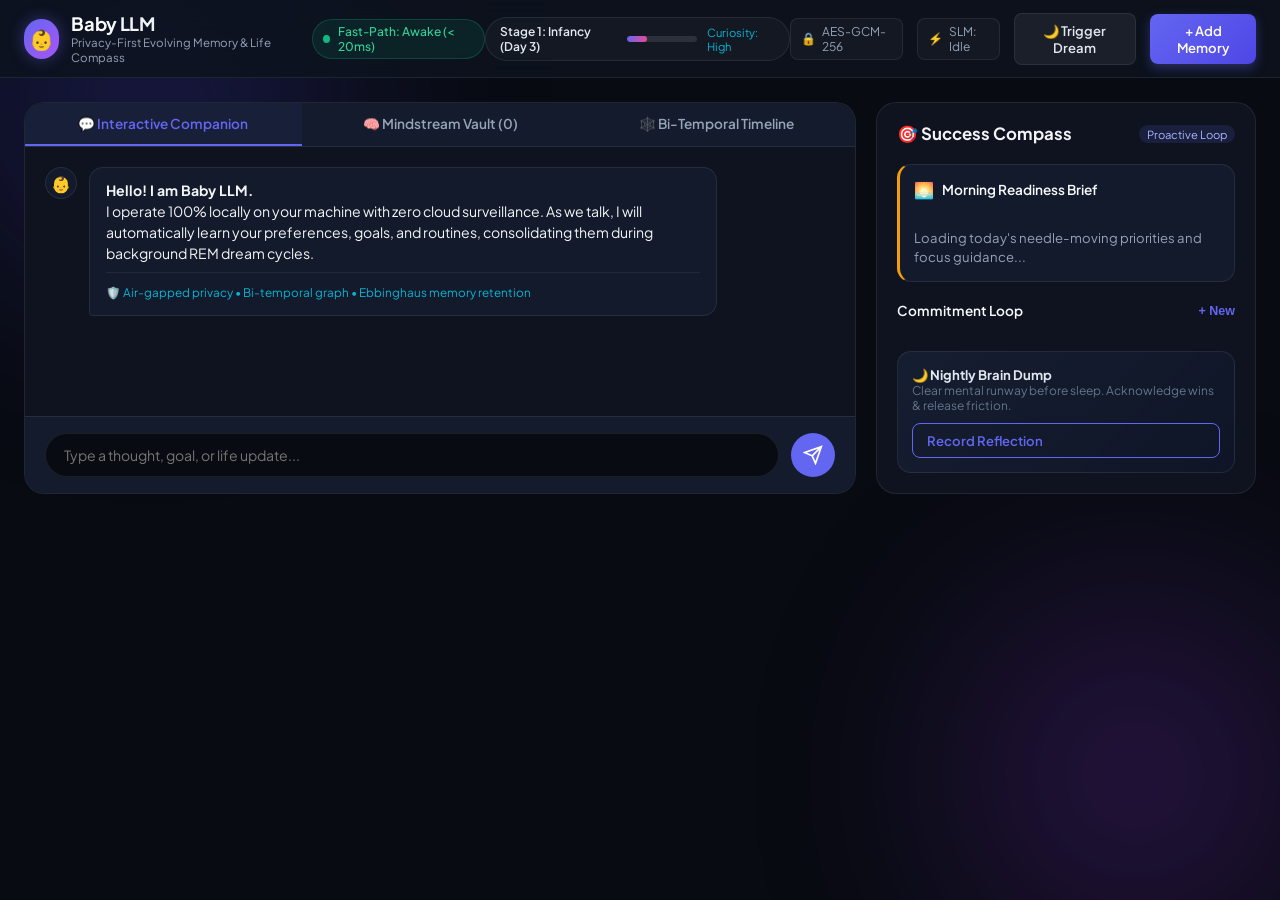
==== ui/index.html @ 4a342191 "Initial commit: Baby LLM core engine, research, plan, and Glass-box UI" ====
<!DOCTYPE html>
<html lang="en">
<head>
  <meta charset="UTF-8">
  <meta name="viewport" content="width=device-width, initial-scale=1.0">
  <title>Baby LLM | Glass-Box Life Companion & Cognitive Memory</title>
  <link rel="preconnect" href="https://fonts.googleapis.com">
  <link rel="preconnect" href="https://fonts.gstatic.com" crossorigin>
  <link href="https://fonts.googleapis.com/css2?family=Plus+Jakarta+Sans:wght@300;400;500;600;700&family=JetBrains+Mono:wght@400;500;600&display=swap" rel="stylesheet">
  <link rel="stylesheet" href="styles.css">
</head>
<body>
  <div class="ambient-glow glow-1"></div>
  <div class="ambient-glow glow-2"></div>

  <!-- Header Bar -->
  <header class="top-nav">
    <div class="nav-left">
      <div class="logo-group">
        <div class="logo-orb">
          <div class="orb-pulse"></div>
          <span class="logo-emoji">👶</span>
        </div>
        <div>
          <h1 class="brand-title">Baby LLM</h1>
          <span class="brand-subtitle">Privacy-First Evolving Memory & Life Compass</span>
        </div>
      </div>
      <div class="status-chip" id="system-status-chip">
        <span class="status-dot pulse-green"></span>
        <span id="system-status-text">Fast-Path: Awake (< 20ms)</span>
      </div>
    </div>

    <div class="nav-center">
      <div class="maturity-meter" id="maturity-meter-container" title="Evolutionary Stage">
        <span class="maturity-label">Stage 1: Infancy (Day 3)</span>
        <div class="meter-bar"><div class="meter-fill" style="width: 28%;"></div></div>
        <span class="meter-stats">Curiosity: High</span>
      </div>
    </div>

    <div class="nav-right">
      <div class="telemetry-badge">
        <span class="telemetry-icon">🔒</span>
        <span>AES-GCM-256</span>
      </div>
      <div class="telemetry-badge">
        <span class="telemetry-icon">⚡</span>
        <span id="active-vram-text">SLM: Idle</span>
      </div>
      <button class="btn btn-secondary" id="btn-trigger-dream" title="Trigger Background REM Dream Consolidation">
        <span>🌙 Trigger Dream</span>
      </button>
      <button class="btn btn-primary" id="btn-add-memory" title="Manually Add Fact">
        <span>+ Add Memory</span>
      </button>
    </div>
  </header>

  <!-- Main Container -->
  <main class="dashboard-grid">
    <!-- Left Column: Chat & Mindstream -->
    <section class="panel main-stage">
      <div class="tab-header">
        <button class="tab-btn active" id="tab-btn-chat">💬 Interactive Companion</button>
        <button class="tab-btn" id="tab-btn-mindstream">🧠 Mindstream Vault (<span id="memory-count">0</span>)</button>
        <button class="tab-btn" id="tab-btn-timeline">🕸️ Bi-Temporal Timeline</button>
      </div>

      <!-- Tab 1: Chat View -->
      <div class="tab-content active" id="view-chat">
        <div class="chat-history" id="chat-messages">
          <div class="message system-msg">
            <div class="msg-avatar">👶</div>
            <div class="msg-bubble">
              <p><strong>Hello! I am Baby LLM.</strong></p>
              <p>I operate 100% locally on your machine with zero cloud surveillance. As we talk, I will automatically learn your preferences, goals, and routines, consolidating them during background REM dream cycles.</p>
              <div class="security-guarantee">
                <small>🛡️ Air-gapped privacy • Bi-temporal graph • Ebbinghaus memory retention</small>
              </div>
            </div>
          </div>
        </div>

        <form class="chat-input-bar" id="chat-form">
          <input type="text" id="chat-input" placeholder="Type a thought, goal, or life update..." autocomplete="off">
          <button type="submit" class="send-btn" id="btn-send">
            <svg width="20" height="20" viewBox="0 0 24 24" fill="none" stroke="currentColor" stroke-width="2">
              <path d="M22 2L11 13M22 2l-7 20-4-9-9-4 20-7z"/>
            </svg>
          </button>
        </form>
      </div>

      <!-- Tab 2: Mindstream Vault -->
      <div class="tab-content" id="view-mindstream">
        <div class="mindstream-filters">
          <button class="filter-pill active" data-category="all">All</button>
          <button class="filter-pill" data-category="work">Work</button>
          <button class="filter-pill" data-category="health">Health</button>
          <button class="filter-pill" data-category="finance">Finance</button>
          <button class="filter-pill" data-category="goal">Goals</button>
          <button class="filter-pill" data-category="lifestyle">Lifestyle</button>
          <button class="filter-pill" data-category="preference">Preferences</button>
        </div>
        <div class="cards-grid" id="memory-cards-container">
          <!-- Rendered via JS -->
        </div>
      </div>

      <!-- Tab 3: Bi-Temporal Timeline -->
      <div class="tab-content" id="view-timeline">
        <div class="timeline-container" id="timeline-list">
          <div class="timeline-empty">Loading bi-temporal evolution timeline...</div>
        </div>
      </div>
    </section>

    <!-- Right Column: Personal Success Compass -->
    <aside class="panel success-sidebar">
      <div class="sidebar-header">
        <h2>🎯 Success Compass</h2>
        <span class="proactive-badge">Proactive Loop</span>
      </div>

      <!-- Morning Briefing Card -->
      <div class="brief-card" id="brief-card">
        <div class="brief-header">
          <span class="brief-icon">🌅</span>
          <h3>Morning Readiness Brief</h3>
        </div>
        <div class="brief-body" id="morning-brief-text">
          Loading today's needle-moving priorities and focus guidance...
        </div>
      </div>

      <!-- Overdue Alerts -->
      <div class="alerts-container" id="alerts-container" style="display: none;">
        <!-- Dynamic Alerts -->
      </div>

      <!-- Active Commitments & Goals -->
      <div class="commitments-section">
        <div class="section-title-row">
          <h3>Commitment Loop</h3>
          <button class="btn-text" id="btn-quick-commitment">+ New</button>
        </div>
        <div class="commitments-list" id="commitments-list">
          <!-- Rendered via JS -->
        </div>
      </div>

      <!-- Nightly Unload Trigger -->
      <div class="nightly-card">
        <div class="nightly-info">
          <h4>🌙 Nightly Brain Dump</h4>
          <p>Clear mental runway before sleep. Acknowledge wins & release friction.</p>
        </div>
        <button class="btn btn-outline" id="btn-open-reflection">Record Reflection</button>
      </div>
    </aside>
  </main>

  <!-- Modal: Add Memory Node -->
  <div class="modal-backdrop" id="modal-add-memory" style="display: none;">
    <div class="modal-box">
      <div class="modal-header">
        <h3>Create Personal Memory Node</h3>
        <button class="modal-close" id="btn-close-modal">&times;</button>
      </div>
      <form id="form-create-memory">
        <div class="form-group">
          <label for="input-subject">Subject</label>
          <input type="text" id="input-subject" value="user" required>
        </div>
        <div class="form-group">
          <label for="input-predicate">Predicate (Relation)</label>
          <input type="text" id="input-predicate" placeholder="e.g., lives_in, allergic_to, prefers" required>
        </div>
        <div class="form-group">
          <label for="input-object">Object (Value)</label>
          <input type="text" id="input-object" placeholder="e.g., Seattle, Peanuts, Dark Mode" required>
        </div>
        <div class="form-group">
          <label for="select-category">Category</label>
          <select id="select-category">
            <option value="preference">Preference</option>
            <option value="work">Work</option>
            <option value="health">Health (YMYL Protected)</option>
            <option value="finance">Finance (YMYL Protected)</option>
            <option value="goal">Goal</option>
            <option value="lifestyle">Lifestyle</option>
            <option value="relationship">Relationship</option>
          </select>
        </div>
        <div class="form-check">
          <input type="checkbox" id="check-ymyl">
          <label for="check-ymyl">🛡️ YMYL Protection (Infinite retention floor)</label>
        </div>
        <div class="modal-actions">
          <button type="button" class="btn btn-secondary" id="btn-cancel-memory">Cancel</button>
          <button type="submit" class="btn btn-primary">Commit to Vault</button>
        </div>
      </form>
    </div>
  </div>

  <script src="app.js"></script>
</body>
</html>
---- ui/styles.css ----
/* ==========================================================================
   Baby LLM: Design Tokens & Glassmorphism Theme
   ========================================================================== */

:root {
  --bg-deep: #080B11;
  --bg-surface: #0E131F;
  --bg-surface-elevated: #141B2D;
  --bg-card: rgba(22, 30, 49, 0.75);
  --bg-card-hover: rgba(30, 41, 67, 0.85);
  --border-subtle: rgba(255, 255, 255, 0.08);
  --border-glow: rgba(99, 102, 241, 0.35);

  --accent-primary: #6366F1;       /* Indigo */
  --accent-primary-hover: #4F46E5;
  --accent-secondary: #EC4899;     /* Fuchsia/Pink */
  --accent-success: #10B981;       /* Emerald */
  --accent-warning: #F59E0B;       /* Amber */
  --accent-cyan: #06B6D4;          /* Cyan */

  --text-main: #F3F4F6;
  --text-secondary: #94A3B8;
  --text-muted: #64748B;

  --font-sans: 'Plus Jakarta Sans', -apple-system, BlinkMacSystemFont, 'Segoe UI', Roboto, sans-serif;
  --font-mono: 'JetBrains Mono', monospace;

  --radius-sm: 8px;
  --radius-md: 14px;
  --radius-lg: 20px;
  --radius-full: 9999px;

  --shadow-sm: 0 2px 8px rgba(0, 0, 0, 0.25);
  --shadow-md: 0 8px 24px rgba(0, 0, 0, 0.4);
  --shadow-glow: 0 0 25px rgba(99, 102, 241, 0.25);
}

* {
  box-sizing: border-box;
  margin: 0;
  padding: 0;
}

body {
  font-family: var(--font-sans);
  background-color: var(--bg-deep);
  color: var(--text-main);
  min-height: 100vh;
  position: relative;
  overflow-x: hidden;
  -webkit-font-smoothing: antialiased;
}

/* Ambient Background Glows */
.ambient-glow {
  position: fixed;
  border-radius: 50%;
  filter: blur(120px);
  pointer-events: none;
  z-index: 0;
  opacity: 0.45;
}
.glow-1 {
  width: 500px;
  height: 500px;
  background: radial-gradient(circle, #4F46E5 0%, transparent 70%);
  top: -150px;
  left: -100px;
}
.glow-2 {
  width: 450px;
  height: 450px;
  background: radial-gradient(circle, #9333EA 0%, transparent 70%);
  bottom: -100px;
  right: -80px;
}

/* Header & Top Bar */
.top-nav {
  position: sticky;
  top: 0;
  z-index: 50;
  display: flex;
  align-items: center;
  justify-content: space-between;
  padding: 12px 24px;
  background: rgba(14, 19, 31, 0.85);
  backdrop-filter: blur(16px);
  border-bottom: 1px solid var(--border-subtle);
}

.nav-left, .nav-right, .nav-center {
  display: flex;
  align-items: center;
  gap: 14px;
}

.logo-group {
  display: flex;
  align-items: center;
  gap: 12px;
}

.logo-orb {
  position: relative;
  width: 40px;
  height: 40px;
  border-radius: var(--radius-full);
  background: linear-gradient(135deg, #6366F1, #A855F7);
  display: flex;
  align-items: center;
  justify-content: center;
  box-shadow: 0 0 15px rgba(99, 102, 241, 0.4);
}

.logo-emoji {
  font-size: 20px;
}

.brand-title {
  font-size: 1.15rem;
  font-weight: 700;
  letter-spacing: -0.02em;
  background: linear-gradient(to right, #FFFFFF, #CBD5E1);
  -webkit-background-clip: text;
  -webkit-text-fill-color: transparent;
}

.brand-subtitle {
  font-size: 0.72rem;
  color: var(--text-secondary);
  font-weight: 400;
  display: block;
}

.status-chip {
  display: flex;
  align-items: center;
  gap: 8px;
  padding: 4px 10px;
  border-radius: var(--radius-full);
  background: rgba(16, 185, 129, 0.1);
  border: 1px solid rgba(16, 185, 129, 0.25);
  font-size: 0.75rem;
  font-weight: 500;
  color: #34D399;
}

.status-dot {
  width: 8px;
  height: 8px;
  border-radius: 50%;
  background: var(--accent-success);
}
.pulse-green {
  box-shadow: 0 0 0 0 rgba(16, 185, 129, 0.7);
  animation: pulseGreen 2s infinite;
}

@keyframes pulseGreen {
  0% { box-shadow: 0 0 0 0 rgba(16, 185, 129, 0.7); }
  70% { box-shadow: 0 0 0 8px rgba(16, 185, 129, 0); }
  100% { box-shadow: 0 0 0 0 rgba(16, 185, 129, 0); }
}

.maturity-meter {
  display: flex;
  align-items: center;
  gap: 10px;
  padding: 6px 14px;
  background: rgba(255, 255, 255, 0.03);
  border: 1px solid var(--border-subtle);
  border-radius: var(--radius-full);
  font-size: 0.75rem;
}

.maturity-label {
  color: #E2E8F0;
  font-weight: 600;
}

.meter-bar {
  width: 80px;
  height: 6px;
  background: rgba(255, 255, 255, 0.1);
  border-radius: var(--radius-full);
  overflow: hidden;
}

.meter-fill {
  height: 100%;
  background: linear-gradient(90deg, #6366F1, #EC4899);
  border-radius: var(--radius-full);
}

.meter-stats {
  color: var(--accent-cyan);
  font-size: 0.7rem;
}

.telemetry-badge {
  display: flex;
  align-items: center;
  gap: 6px;
  font-size: 0.75rem;
  color: var(--text-secondary);
  background: rgba(255, 255, 255, 0.03);
  border: 1px solid var(--border-subtle);
  padding: 5px 10px;
  border-radius: var(--radius-sm);
}

/* Buttons */
.btn {
  display: inline-flex;
  align-items: center;
  gap: 6px;
  padding: 8px 14px;
  border-radius: var(--radius-sm);
  font-size: 0.82rem;
  font-weight: 600;
  cursor: pointer;
  transition: all 0.2s cubic-bezier(0.4, 0, 0.2, 1);
  border: none;
  font-family: var(--font-sans);
}

.btn-primary {
  background: linear-gradient(135deg, #6366F1, #4F46E5);
  color: #FFFFFF;
  box-shadow: 0 4px 12px rgba(99, 102, 241, 0.35);
}
.btn-primary:hover {
  background: linear-gradient(135deg, #4F46E5, #4338CA);
  transform: translateY(-1px);
}

.btn-secondary {
  background: rgba(255, 255, 255, 0.06);
  color: #E2E8F0;
  border: 1px solid var(--border-subtle);
}
.btn-secondary:hover {
  background: rgba(255, 255, 255, 0.1);
  border-color: rgba(255, 255, 255, 0.15);
}

.btn-outline {
  background: transparent;
  color: var(--accent-primary);
  border: 1px solid var(--accent-primary);
}
.btn-outline:hover {
  background: rgba(99, 102, 241, 0.1);
}

.btn-text {
  background: transparent;
  color: var(--accent-primary);
  border: none;
  font-size: 0.78rem;
  font-weight: 600;
  cursor: pointer;
}
.btn-text:hover {
  text-decoration: underline;
}

/* Main Grid Layout */
.dashboard-grid {
  display: grid;
  grid-template-columns: 1fr 380px;
  gap: 20px;
  padding: 24px;
  max-width: 1440px;
  margin: 0 auto;
  position: relative;
  z-index: 1;
}

.panel {
  background: var(--bg-surface);
  border: 1px solid var(--border-subtle);
  border-radius: var(--radius-lg);
  backdrop-filter: blur(12px);
  overflow: hidden;
  display: flex;
  flex-direction: column;
}

/* Tab Headers */
.tab-header {
  display: flex;
  background: var(--bg-surface-elevated);
  border-bottom: 1px solid var(--border-subtle);
}

.tab-btn {
  flex: 1;
  padding: 12px 16px;
  background: transparent;
  border: none;
  color: var(--text-secondary);
  font-size: 0.85rem;
  font-weight: 600;
  cursor: pointer;
  transition: all 0.2s;
  border-bottom: 2px solid transparent;
  font-family: var(--font-sans);
}

.tab-btn:hover {
  color: var(--text-main);
}

.tab-btn.active {
  color: var(--accent-primary);
  border-bottom-color: var(--accent-primary);
  background: rgba(99, 102, 241, 0.05);
}

/* Tab Content */
.tab-content {
  display: none;
  flex: 1;
  flex-direction: column;
}
.tab-content.active {
  display: flex;
}

/* Chat View */
#view-chat {
  height: 680px;
}

.chat-history {
  flex: 1;
  overflow-y: auto;
  padding: 20px;
  display: flex;
  flex-direction: column;
  gap: 16px;
}

.message {
  display: flex;
  gap: 12px;
  max-width: 85%;
  animation: fadeIn 0.25s ease-out;
}

@keyframes fadeIn {
  from { opacity: 0; transform: translateY(6px); }
  to { opacity: 1; transform: translateY(0); }
}

.user-msg {
  align-self: flex-end;
  flex-direction: row-reverse;
}

.msg-avatar {
  width: 32px;
  height: 32px;
  border-radius: var(--radius-full);
  background: var(--bg-card);
  border: 1px solid var(--border-subtle);
  display: flex;
  align-items: center;
  justify-content: center;
  font-size: 16px;
  flex-shrink: 0;
}

.msg-bubble {
  padding: 12px 16px;
  border-radius: var(--radius-md);
  font-size: 0.88rem;
  line-height: 1.5;
}

.user-msg .msg-bubble {
  background: linear-gradient(135deg, #4F46E5, #4338CA);
  color: #FFFFFF;
  border-bottom-right-radius: 4px;
}

.system-msg .msg-bubble, .assistant-msg .msg-bubble {
  background: var(--bg-card);
  border: 1px solid var(--border-subtle);
  color: var(--text-main);
  border-bottom-left-radius: 4px;
}

.security-guarantee {
  margin-top: 8px;
  padding-top: 8px;
  border-top: 1px solid rgba(255, 255, 255, 0.06);
  color: var(--accent-cyan);
}

.chat-input-bar {
  display: flex;
  padding: 16px 20px;
  background: var(--bg-surface-elevated);
  border-top: 1px solid var(--border-subtle);
  gap: 12px;
}

.chat-input-bar input {
  flex: 1;
  background: var(--bg-deep);
  border: 1px solid var(--border-subtle);
  padding: 12px 18px;
  border-radius: var(--radius-full);
  color: var(--text-main);
  font-size: 0.88rem;
  outline: none;
  font-family: var(--font-sans);
  transition: border-color 0.2s;
}

.chat-input-bar input:focus {
  border-color: var(--accent-primary);
  box-shadow: 0 0 0 2px rgba(99, 102, 241, 0.2);
}

.send-btn {
  width: 44px;
  height: 44px;
  border-radius: var(--radius-full);
  background: var(--accent-primary);
  color: white;
  border: none;
  display: flex;
  align-items: center;
  justify-content: center;
  cursor: pointer;
  transition: all 0.2s;
}
.send-btn:hover {
  background: var(--accent-primary-hover);
  transform: scale(1.05);
}

/* Mindstream Cards View */
#view-mindstream {
  padding: 20px;
  height: 680px;
  overflow-y: auto;
}

.mindstream-filters {
  display: flex;
  gap: 8px;
  margin-bottom: 16px;
  flex-wrap: wrap;
}

.filter-pill {
  padding: 6px 12px;
  border-radius: var(--radius-full);
  background: rgba(255, 255, 255, 0.04);
  border: 1px solid var(--border-subtle);
  color: var(--text-secondary);
  font-size: 0.75rem;
  font-weight: 500;
  cursor: pointer;
  transition: all 0.2s;
}

.filter-pill.active, .filter-pill:hover {
  background: var(--accent-primary);
  color: white;
  border-color: var(--accent-primary);
}

.cards-grid {
  display: grid;
  grid-template-columns: repeat(auto-fill, minmax(280px, 1fr));
  gap: 14px;
}

.memory-card {
  background: var(--bg-card);
  border: 1px solid var(--border-subtle);
  border-radius: var(--radius-md);
  padding: 14px 16px;
  display: flex;
  flex-direction: column;
  justify-content: space-between;
  gap: 12px;
  transition: all 0.2s cubic-bezier(0.4, 0, 0.2, 1);
}

.memory-card:hover {
  background: var(--bg-card-hover);
  border-color: var(--border-glow);
  transform: translateY(-2px);
  box-shadow: var(--shadow-sm);
}

.card-top {
  display: flex;
  justify-content: space-between;
  align-items: flex-start;
}

.category-tag {
  font-size: 0.68rem;
  text-transform: uppercase;
  font-weight: 700;
  letter-spacing: 0.04em;
  padding: 2px 8px;
  border-radius: var(--radius-sm);
  background: rgba(99, 102, 241, 0.15);
  color: #A5B4FC;
}
.category-tag.health { background: rgba(239, 68, 68, 0.15); color: #FCA5A5; }
.category-tag.finance { background: rgba(245, 158, 11, 0.15); color: #FCD34D; }
.category-tag.work { background: rgba(59, 130, 246, 0.15); color: #93C5FD; }
.category-tag.goal { background: rgba(16, 185, 129, 0.15); color: #6EE7B7; }

.ymyl-badge {
  font-size: 0.7rem;
  color: var(--accent-warning);
}

.fact-text {
  font-size: 0.9rem;
  font-weight: 500;
  line-height: 1.4;
  color: #F8FAFC;
}

.card-meta {
  display: flex;
  justify-content: space-between;
  align-items: center;
  font-size: 0.72rem;
  color: var(--text-muted);
  border-top: 1px solid rgba(255, 255, 255, 0.05);
  padding-top: 8px;
}

.btn-card-action {
  background: transparent;
  border: none;
  color: var(--text-secondary);
  cursor: pointer;
  font-size: 0.75rem;
  padding: 2px 6px;
  border-radius: 4px;
}
.btn-card-action:hover {
  background: rgba(239, 68, 68, 0.15);
  color: #EF4444;
}

/* Bi-Temporal Timeline */
#view-timeline {
  padding: 20px;
  height: 680px;
  overflow-y: auto;
}

.timeline-item {
  position: relative;
  padding-left: 28px;
  padding-bottom: 24px;
  border-left: 2px solid rgba(255, 255, 255, 0.1);
}
.timeline-item::before {
  content: '';
  position: absolute;
  left: -7px;
  top: 0;
  width: 12px;
  height: 12px;
  border-radius: 50%;
  background: var(--accent-primary);
  border: 2px solid var(--bg-deep);
}
.timeline-item.archived::before {
  background: var(--text-muted);
}

.timeline-date {
  font-size: 0.72rem;
  color: var(--text-muted);
  font-family: var(--font-mono);
}

.timeline-fact {
  font-size: 0.88rem;
  color: var(--text-main);
  margin-top: 4px;
}

/* Right Sidebar: Success Compass */
.success-sidebar {
  padding: 20px;
  gap: 20px;
}

.sidebar-header {
  display: flex;
  justify-content: space-between;
  align-items: center;
}
.sidebar-header h2 {
  font-size: 1.05rem;
  font-weight: 700;
}
.proactive-badge {
  font-size: 0.7rem;
  background: rgba(99, 102, 241, 0.15);
  color: #A5B4FC;
  padding: 2px 8px;
  border-radius: var(--radius-full);
}

.brief-card {
  background: var(--bg-card);
  border: 1px solid var(--border-subtle);
  border-radius: var(--radius-md);
  padding: 14px;
  border-left: 3px solid var(--accent-warning);
}
.brief-header {
  display: flex;
  align-items: center;
  gap: 8px;
  margin-bottom: 8px;
}
.brief-header h3 {
  font-size: 0.85rem;
  font-weight: 600;
  color: #F8FAFC;
}
.brief-body {
  font-size: 0.82rem;
  color: var(--text-secondary);
  line-height: 1.5;
  white-space: pre-line;
}

.commitments-section {
  display: flex;
  flex-direction: column;
  gap: 12px;
}
.section-title-row {
  display: flex;
  justify-content: space-between;
  align-items: center;
}
.section-title-row h3 {
  font-size: 0.85rem;
  font-weight: 600;
  color: #F8FAFC;
}

.commitments-list {
  display: flex;
  flex-direction: column;
  gap: 8px;
}

.commitment-item {
  display: flex;
  align-items: center;
  gap: 10px;
  padding: 10px 12px;
  background: var(--bg-surface-elevated);
  border: 1px solid var(--border-subtle);
  border-radius: var(--radius-sm);
  font-size: 0.82rem;
}

.nightly-card {
  margin-top: auto;
  background: linear-gradient(135deg, rgba(30, 41, 67, 0.5), rgba(15, 23, 42, 0.7));
  border: 1px solid var(--border-subtle);
  border-radius: var(--radius-md);
  padding: 14px;
  display: flex;
  flex-direction: column;
  gap: 10px;
}
.nightly-info h4 {
  font-size: 0.82rem;
  color: #E2E8F0;
}
.nightly-info p {
  font-size: 0.75rem;
  color: var(--text-muted);
}

/* Modal */
.modal-backdrop {
  position: fixed;
  inset: 0;
  background: rgba(0, 0, 0, 0.7);
  backdrop-filter: blur(8px);
  z-index: 100;
  display: flex;
  align-items: center;
  justify-content: center;
}
.modal-box {
  background: var(--bg-surface);
  border: 1px solid var(--border-subtle);
  border-radius: var(--radius-lg);
  padding: 24px;
  width: 90%;
  max-width: 480px;
  box-shadow: var(--shadow-md);
}
.modal-header {
  display: flex;
  justify-content: space-between;
  align-items: center;
  margin-bottom: 20px;
}
.modal-close {
  background: transparent;
  border: none;
  font-size: 1.5rem;
  color: var(--text-muted);
  cursor: pointer;
}
.form-group {
  display: flex;
  flex-direction: column;
  gap: 6px;
  margin-bottom: 14px;
}
.form-group label {
  font-size: 0.78rem;
  font-weight: 500;
  color: var(--text-secondary);
}
.form-group input, .form-group select {
  background: var(--bg-deep);
  border: 1px solid var(--border-subtle);
  padding: 10px 14px;
  border-radius: var(--radius-sm);
  color: var(--text-main);
  outline: none;
}
.form-check {
  display: flex;
  align-items: center;
  gap: 8px;
  font-size: 0.8rem;
  color: var(--accent-warning);
  margin-bottom: 20px;
}
.modal-actions {
  display: flex;
  justify-content: flex-end;
  gap: 10px;
}
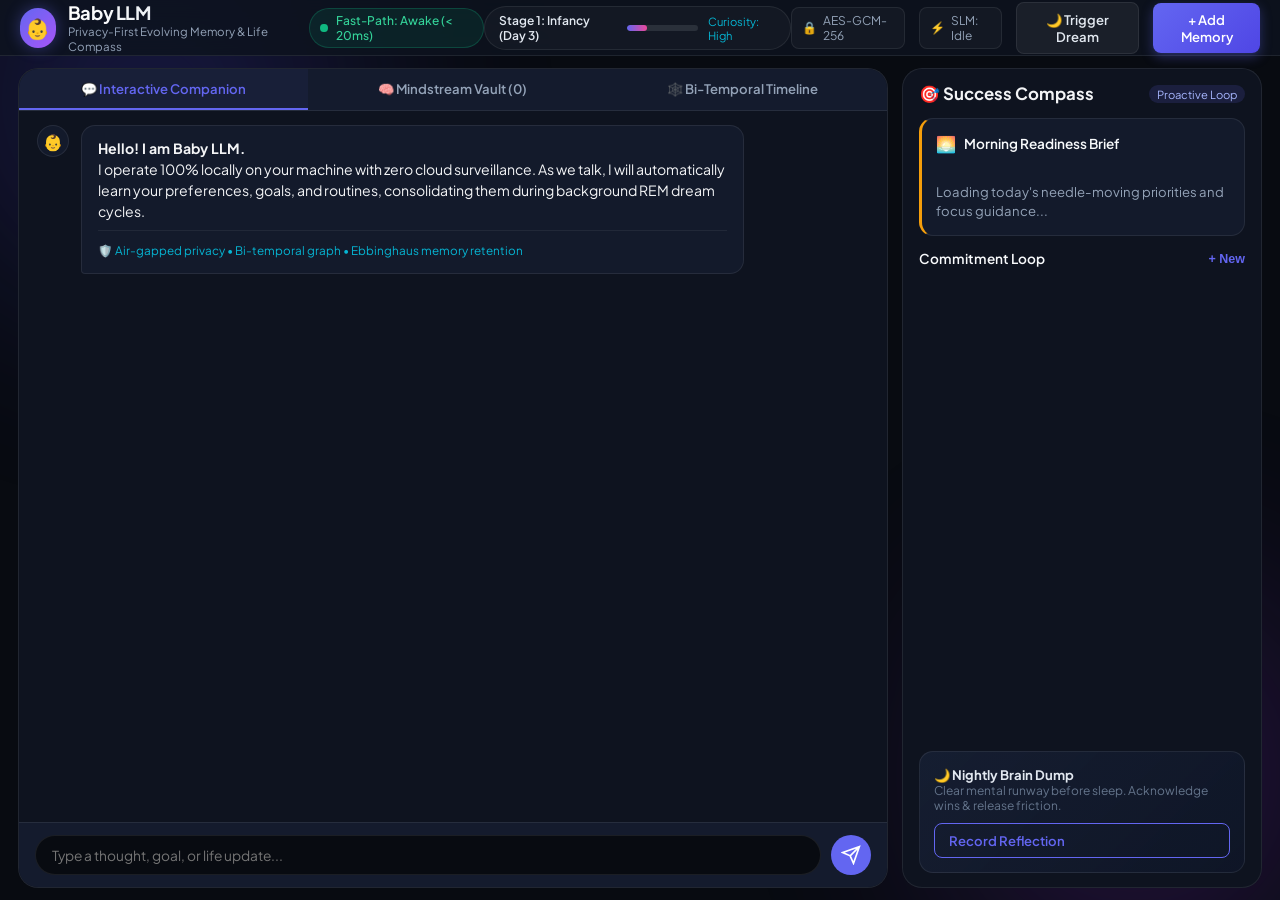
==== commit 3d34d1de: "fix(ui): enforce strict 100vh layout, eliminate window scrolling, dock chat input bar" ====
--- a/ui/index.html
+++ b/ui/index.html
@@ -7,7 +7,7 @@
   <link rel="preconnect" href="https://fonts.googleapis.com">
   <link rel="preconnect" href="https://fonts.gstatic.com" crossorigin>
   <link href="https://fonts.googleapis.com/css2?family=Plus+Jakarta+Sans:wght@300;400;500;600;700&family=JetBrains+Mono:wght@400;500;600&display=swap" rel="stylesheet">
-  <link rel="stylesheet" href="styles.css">
+  <link rel="stylesheet" href="styles.css?v=2.0">
 </head>
 <body>
   <div class="ambient-glow glow-1"></div>
--- a/ui/styles.css
+++ b/ui/styles.css
@@ -41,14 +41,41 @@
   padding: 0;
 }
 
+html, body {
+  height: 100vh;
+  height: 100dvh;
+  max-height: 100vh;
+  max-height: 100dvh;
+  margin: 0;
+  padding: 0;
+  overflow: hidden !important;
+}
+
 body {
   font-family: var(--font-sans);
   background-color: var(--bg-deep);
   color: var(--text-main);
-  min-height: 100vh;
   position: relative;
-  overflow-x: hidden;
+  overflow: hidden !important;
+  display: flex;
+  flex-direction: column;
   -webkit-font-smoothing: antialiased;
+}
+
+/* Custom Sleek Glass Scrollbars */
+::-webkit-scrollbar {
+  width: 6px;
+  height: 6px;
+}
+::-webkit-scrollbar-track {
+  background: rgba(14, 19, 31, 0.4);
+}
+::-webkit-scrollbar-thumb {
+  background: rgba(99, 102, 241, 0.25);
+  border-radius: var(--radius-full);
+}
+::-webkit-scrollbar-thumb:hover {
+  background: rgba(99, 102, 241, 0.5);
 }
 
 /* Ambient Background Glows */
@@ -77,16 +104,20 @@
 
 /* Header & Top Bar */
 .top-nav {
-  position: sticky;
-  top: 0;
+  position: relative;
   z-index: 50;
   display: flex;
   align-items: center;
   justify-content: space-between;
-  padding: 12px 24px;
+  padding: 8px 20px;
+  height: 56px;
+  min-height: 56px;
+  max-height: 56px;
+  box-sizing: border-box;
   background: rgba(14, 19, 31, 0.85);
   backdrop-filter: blur(16px);
   border-bottom: 1px solid var(--border-subtle);
+  flex-shrink: 0;
 }
 
 .nav-left, .nav-right, .nav-center {
@@ -269,13 +300,23 @@
 /* Main Grid Layout */
 .dashboard-grid {
   display: grid;
-  grid-template-columns: 1fr 380px;
-  gap: 20px;
-  padding: 24px;
-  max-width: 1440px;
+  grid-template-columns: 1fr 360px;
+  grid-template-rows: minmax(0, 1fr);
+  gap: 14px;
+  padding: 12px 18px;
+  max-width: 1520px;
+  width: 100%;
   margin: 0 auto;
   position: relative;
   z-index: 1;
+  flex: 1 1 0;
+  min-height: 0;
+  height: calc(100vh - 56px);
+  height: calc(100dvh - 56px);
+  max-height: calc(100vh - 56px);
+  max-height: calc(100dvh - 56px);
+  box-sizing: border-box;
+  overflow: hidden;
 }
 
 .panel {
@@ -286,6 +327,20 @@
   overflow: hidden;
   display: flex;
   flex-direction: column;
+  height: 100%;
+  max-height: 100%;
+  min-height: 0;
+  box-sizing: border-box;
+}
+
+.main-stage {
+  flex: 1 1 0;
+  height: 100%;
+  max-height: 100%;
+  min-height: 0;
+  display: flex;
+  flex-direction: column;
+  overflow: hidden;
 }
 
 /* Tab Headers */
@@ -293,15 +348,17 @@
   display: flex;
   background: var(--bg-surface-elevated);
   border-bottom: 1px solid var(--border-subtle);
+  flex-shrink: 0;
+  height: 42px;
 }
 
 .tab-btn {
   flex: 1;
-  padding: 12px 16px;
+  padding: 10px 14px;
   background: transparent;
   border: none;
   color: var(--text-secondary);
-  font-size: 0.85rem;
+  font-size: 0.82rem;
   font-weight: 600;
   cursor: pointer;
   transition: all 0.2s;
@@ -322,8 +379,10 @@
 /* Tab Content */
 .tab-content {
   display: none;
-  flex: 1;
-  flex-direction: column;
+  flex: 1 1 0;
+  min-height: 0;
+  flex-direction: column;
+  overflow: hidden;
 }
 .tab-content.active {
   display: flex;
@@ -331,16 +390,22 @@
 
 /* Chat View */
 #view-chat {
-  height: 680px;
+  flex: 1 1 0;
+  min-height: 0;
+  display: flex;
+  flex-direction: column;
+  overflow: hidden;
 }
 
 .chat-history {
-  flex: 1;
+  flex: 1 1 0;
+  min-height: 0;
   overflow-y: auto;
-  padding: 20px;
-  display: flex;
-  flex-direction: column;
-  gap: 16px;
+  overflow-x: hidden;
+  padding: 14px 18px;
+  display: flex;
+  flex-direction: column;
+  gap: 12px;
 }
 
 .message {
@@ -402,20 +467,22 @@
 
 .chat-input-bar {
   display: flex;
-  padding: 16px 20px;
+  padding: 12px 16px;
   background: var(--bg-surface-elevated);
   border-top: 1px solid var(--border-subtle);
-  gap: 12px;
+  gap: 10px;
+  flex-shrink: 0;
+  box-sizing: border-box;
 }
 
 .chat-input-bar input {
   flex: 1;
   background: var(--bg-deep);
   border: 1px solid var(--border-subtle);
-  padding: 12px 18px;
+  padding: 10px 16px;
   border-radius: var(--radius-full);
   color: var(--text-main);
-  font-size: 0.88rem;
+  font-size: 0.86rem;
   outline: none;
   font-family: var(--font-sans);
   transition: border-color 0.2s;
@@ -427,8 +494,8 @@
 }
 
 .send-btn {
-  width: 44px;
-  height: 44px;
+  width: 40px;
+  height: 40px;
   border-radius: var(--radius-full);
   background: var(--accent-primary);
   color: white;
@@ -438,6 +505,7 @@
   justify-content: center;
   cursor: pointer;
   transition: all 0.2s;
+  flex-shrink: 0;
 }
 .send-btn:hover {
   background: var(--accent-primary-hover);
@@ -447,7 +515,9 @@
 /* Mindstream Cards View */
 #view-mindstream {
   padding: 20px;
-  height: 680px;
+  flex: 1;
+  height: 100%;
+  min-height: 0;
   overflow-y: auto;
 }
 
@@ -561,7 +631,9 @@
 /* Bi-Temporal Timeline */
 #view-timeline {
   padding: 20px;
-  height: 680px;
+  flex: 1;
+  height: 100%;
+  min-height: 0;
   overflow-y: auto;
 }
 
@@ -600,8 +672,14 @@
 
 /* Right Sidebar: Success Compass */
 .success-sidebar {
-  padding: 20px;
-  gap: 20px;
+  padding: 14px 16px;
+  gap: 14px;
+  height: 100%;
+  max-height: 100%;
+  min-height: 0;
+  overflow-y: auto;
+  overflow-x: hidden;
+  box-sizing: border-box;
 }
 
 .sidebar-header {
@@ -763,3 +841,26 @@
   justify-content: flex-end;
   gap: 10px;
 }
+
+/* Responsive Overrides (Preserves 100vh Viewport Budget) */
+@media (max-width: 1024px) {
+  .dashboard-grid {
+    grid-template-columns: 1fr 310px;
+    gap: 10px;
+    padding: 8px 12px;
+  }
+  .nav-center {
+    display: none;
+  }
+}
+
+@media (max-width: 768px) {
+  .dashboard-grid {
+    grid-template-columns: 1fr;
+    gap: 8px;
+    padding: 8px;
+  }
+  .success-sidebar {
+    display: none;
+  }
+}
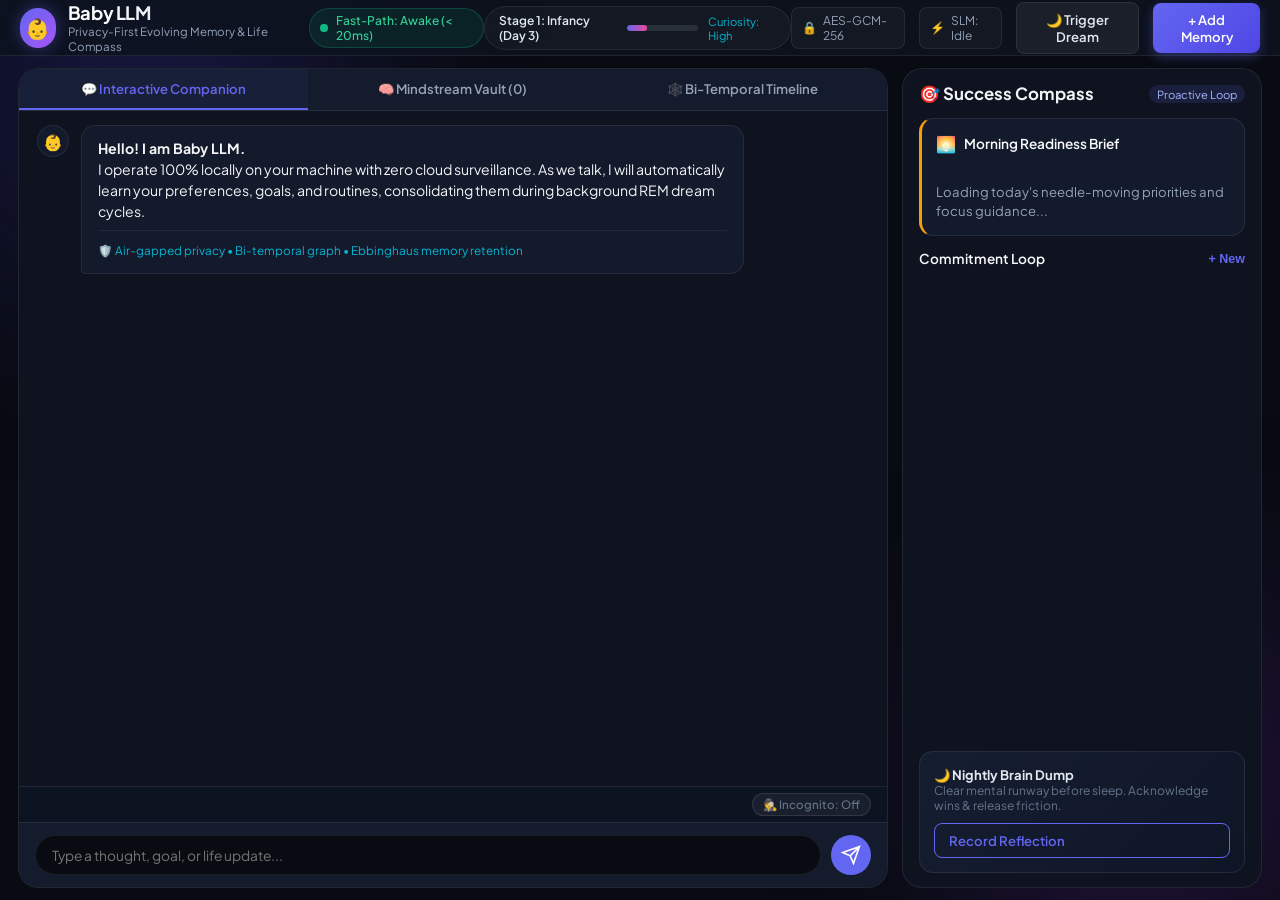
==== commit 91ffdbac: "feat: add UI support for incognito mode and memory editing along with MCP server integration tests" ====
--- a/ui/index.html
+++ b/ui/index.html
@@ -8,6 +8,8 @@
   <link rel="preconnect" href="https://fonts.gstatic.com" crossorigin>
   <link href="https://fonts.googleapis.com/css2?family=Plus+Jakarta+Sans:wght@300;400;500;600;700&family=JetBrains+Mono:wght@400;500;600&display=swap" rel="stylesheet">
   <link rel="stylesheet" href="styles.css?v=2.0">
+  <link rel="manifest" href="manifest.json">
+  <link rel="icon" type="image/svg+xml" href="icon.svg">
 </head>
 <body>
   <div class="ambient-glow glow-1"></div>
@@ -83,6 +85,13 @@
           </div>
         </div>
 
+        <div class="chat-controls-bar">
+          <label class="incognito-toggle" id="incognito-label" title="Incognito Mode: Bypass WAL logging for temporary/private questions">
+            <input type="checkbox" id="toggle-incognito">
+            <span class="incognito-pill" id="incognito-pill-text">🕵️ Incognito: Off</span>
+          </label>
+        </div>
+
         <form class="chat-input-bar" id="chat-form">
           <input type="text" id="chat-input" placeholder="Type a thought, goal, or life update..." autocomplete="off">
           <button type="submit" class="send-btn" id="btn-send">
@@ -162,14 +171,15 @@
     </aside>
   </main>
 
-  <!-- Modal: Add Memory Node -->
+  <!-- Modal: Add / Edit Memory Node -->
   <div class="modal-backdrop" id="modal-add-memory" style="display: none;">
     <div class="modal-box">
       <div class="modal-header">
-        <h3>Create Personal Memory Node</h3>
+        <h3 id="modal-title">Create Personal Memory Node</h3>
         <button class="modal-close" id="btn-close-modal">&times;</button>
       </div>
       <form id="form-create-memory">
+        <input type="hidden" id="edit-node-id" value="">
         <div class="form-group">
           <label for="input-subject">Subject</label>
           <input type="text" id="input-subject" value="user" required>
--- a/ui/styles.css
+++ b/ui/styles.css
@@ -628,6 +628,55 @@
   color: #EF4444;
 }
 
+.card-actions-group {
+  display: flex;
+  align-items: center;
+  gap: 6px;
+}
+
+.btn-card-edit {
+  color: var(--accent-primary);
+}
+.btn-card-edit:hover {
+  background: rgba(59, 130, 246, 0.15) !important;
+  color: #60A5FA !important;
+}
+
+.chat-controls-bar {
+  display: flex;
+  align-items: center;
+  justify-content: flex-end;
+  padding: 6px 16px;
+  background: rgba(15, 23, 42, 0.3);
+  border-top: 1px solid var(--border-subtle);
+}
+
+.incognito-toggle {
+  display: flex;
+  align-items: center;
+  cursor: pointer;
+  user-select: none;
+}
+.incognito-toggle input {
+  display: none;
+}
+.incognito-pill {
+  font-size: 0.72rem;
+  font-weight: 500;
+  padding: 3px 10px;
+  border-radius: 999px;
+  background: rgba(255, 255, 255, 0.05);
+  border: 1px solid rgba(255, 255, 255, 0.1);
+  color: var(--text-muted);
+  transition: all 0.2s ease;
+}
+.incognito-toggle input:checked + .incognito-pill {
+  background: rgba(168, 85, 247, 0.2);
+  border-color: rgba(168, 85, 247, 0.5);
+  color: #D8B4FE;
+  box-shadow: 0 0 10px rgba(168, 85, 247, 0.2);
+}
+
 /* Bi-Temporal Timeline */
 #view-timeline {
   padding: 20px;
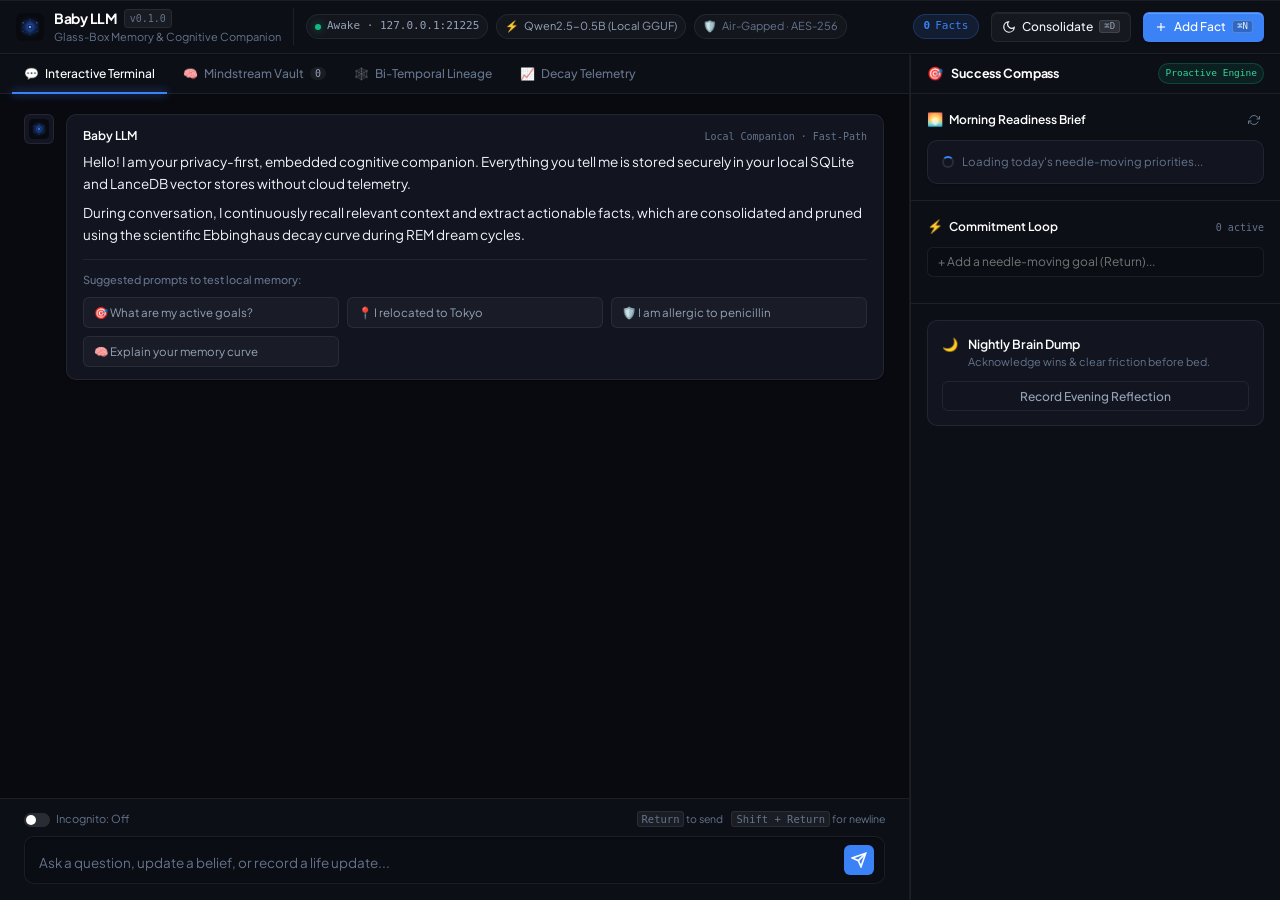
==== commit 7a1f9612: "feat(ui): complete redesign of glass-box UI into high-precision engineering cockpit" ====
--- a/ui/index.html
+++ b/ui/index.html
@@ -3,219 +3,469 @@
 <head>
   <meta charset="UTF-8">
   <meta name="viewport" content="width=device-width, initial-scale=1.0">
-  <title>Baby LLM | Glass-Box Life Companion & Cognitive Memory</title>
+  <title>Baby LLM | Glass-Box Cognitive Engine & Local Memory</title>
   <link rel="preconnect" href="https://fonts.googleapis.com">
   <link rel="preconnect" href="https://fonts.gstatic.com" crossorigin>
   <link href="https://fonts.googleapis.com/css2?family=Plus+Jakarta+Sans:wght@300;400;500;600;700&family=JetBrains+Mono:wght@400;500;600&display=swap" rel="stylesheet">
-  <link rel="stylesheet" href="styles.css?v=2.0">
+  <link rel="stylesheet" href="styles.css?v=3.0">
   <link rel="manifest" href="manifest.json">
   <link rel="icon" type="image/svg+xml" href="icon.svg">
 </head>
 <body>
-  <div class="ambient-glow glow-1"></div>
-  <div class="ambient-glow glow-2"></div>
-
   <!-- Header Bar -->
   <header class="top-nav">
     <div class="nav-left">
       <div class="logo-group">
-        <div class="logo-orb">
-          <div class="orb-pulse"></div>
-          <span class="logo-emoji">👶</span>
-        </div>
-        <div>
-          <h1 class="brand-title">Baby LLM</h1>
-          <span class="brand-subtitle">Privacy-First Evolving Memory & Life Compass</span>
-        </div>
-      </div>
-      <div class="status-chip" id="system-status-chip">
-        <span class="status-dot pulse-green"></span>
-        <span id="system-status-text">Fast-Path: Awake (< 20ms)</span>
+        <div class="logo-mark">
+          <img src="icon.svg" alt="Baby LLM Logo" width="28" height="28">
+        </div>
+        <div class="logo-meta">
+          <div class="brand-row">
+            <span class="brand-title">Baby LLM</span>
+            <span class="version-badge">v0.1.0</span>
+          </div>
+          <span class="brand-tagline">Glass-Box Memory & Cognitive Companion</span>
+        </div>
+      </div>
+      <div class="status-cluster">
+        <div class="status-indicator live" id="system-status-indicator" title="Local server connected">
+          <span class="status-dot"></span>
+          <span id="system-status-text">Awake · 127.0.0.1:21225</span>
+        </div>
+        <div class="runtime-badge" title="Local GGUF execution on Apple Silicon Metal">
+          <span class="badge-icon">⚡</span>
+          <span>Qwen2.5-0.5B (Local GGUF)</span>
+        </div>
+        <div class="runtime-badge security" title="Local storage, zero telemetry">
+          <span class="badge-icon">🛡️</span>
+          <span>Air-Gapped · AES-256</span>
+        </div>
       </div>
     </div>
 
-    <div class="nav-center">
-      <div class="maturity-meter" id="maturity-meter-container" title="Evolutionary Stage">
-        <span class="maturity-label">Stage 1: Infancy (Day 3)</span>
-        <div class="meter-bar"><div class="meter-fill" style="width: 28%;"></div></div>
-        <span class="meter-stats">Curiosity: High</span>
-      </div>
-    </div>
-
     <div class="nav-right">
-      <div class="telemetry-badge">
-        <span class="telemetry-icon">🔒</span>
-        <span>AES-GCM-256</span>
-      </div>
-      <div class="telemetry-badge">
-        <span class="telemetry-icon">⚡</span>
-        <span id="active-vram-text">SLM: Idle</span>
-      </div>
-      <button class="btn btn-secondary" id="btn-trigger-dream" title="Trigger Background REM Dream Consolidation">
-        <span>🌙 Trigger Dream</span>
+      <div class="memory-count-badge" id="nav-memory-badge" title="Active memory nodes in graph">
+        <span class="count-num" id="memory-count">0</span>
+        <span class="count-label">Facts</span>
+      </div>
+      <button class="btn btn-secondary" id="btn-trigger-dream" title="Trigger Background REM Dream Consolidation (⌘D)">
+        <svg class="btn-icon" width="14" height="14" viewBox="0 0 24 24" fill="none" stroke="currentColor" stroke-width="2">
+          <path d="M21 12.79A9 9 0 1 1 11.21 3 7 7 0 0 0 21 12.79z"></path>
+        </svg>
+        <span id="btn-dream-label">Consolidate</span>
+        <kbd class="shortcut-key">⌘D</kbd>
       </button>
-      <button class="btn btn-primary" id="btn-add-memory" title="Manually Add Fact">
-        <span>+ Add Memory</span>
+      <button class="btn btn-primary" id="btn-add-memory" title="Manually Add Fact (⌘N)">
+        <svg class="btn-icon" width="14" height="14" viewBox="0 0 24 24" fill="none" stroke="currentColor" stroke-width="2">
+          <line x1="12" y1="5" x2="12" y2="19"></line>
+          <line x1="5" y1="12" x2="19" y2="12"></line>
+        </svg>
+        <span>Add Fact</span>
+        <kbd class="shortcut-key light">⌘N</kbd>
       </button>
     </div>
   </header>
 
-  <!-- Main Container -->
-  <main class="dashboard-grid">
-    <!-- Left Column: Chat & Mindstream -->
-    <section class="panel main-stage">
-      <div class="tab-header">
-        <button class="tab-btn active" id="tab-btn-chat">💬 Interactive Companion</button>
-        <button class="tab-btn" id="tab-btn-mindstream">🧠 Mindstream Vault (<span id="memory-count">0</span>)</button>
-        <button class="tab-btn" id="tab-btn-timeline">🕸️ Bi-Temporal Timeline</button>
-      </div>
-
-      <!-- Tab 1: Chat View -->
-      <div class="tab-content active" id="view-chat">
-        <div class="chat-history" id="chat-messages">
-          <div class="message system-msg">
-            <div class="msg-avatar">👶</div>
-            <div class="msg-bubble">
-              <p><strong>Hello! I am Baby LLM.</strong></p>
-              <p>I operate 100% locally on your machine with zero cloud surveillance. As we talk, I will automatically learn your preferences, goals, and routines, consolidating them during background REM dream cycles.</p>
-              <div class="security-guarantee">
-                <small>🛡️ Air-gapped privacy • Bi-temporal graph • Ebbinghaus memory retention</small>
+  <!-- Main Workspace Grid -->
+  <main class="app-layout">
+    <!-- Left Stage: Main Cockpit -->
+    <section class="stage-pane">
+      <!-- Navigation Tabs -->
+      <nav class="stage-tabs" aria-label="Views">
+        <button class="stage-tab active" id="tab-btn-chat" data-tab="view-chat">
+          <span class="tab-icon">💬</span>
+          <span class="tab-title">Interactive Terminal</span>
+        </button>
+        <button class="stage-tab" id="tab-btn-mindstream" data-tab="view-mindstream">
+          <span class="tab-icon">🧠</span>
+          <span class="tab-title">Mindstream Vault</span>
+          <span class="tab-pill" id="tab-vault-counter">0</span>
+        </button>
+        <button class="stage-tab" id="tab-btn-timeline" data-tab="view-timeline">
+          <span class="tab-icon">🕸️</span>
+          <span class="tab-title">Bi-Temporal Lineage</span>
+        </button>
+        <button class="stage-tab" id="tab-btn-telemetry" data-tab="view-telemetry">
+          <span class="tab-icon">📈</span>
+          <span class="tab-title">Decay Telemetry</span>
+        </button>
+      </nav>
+
+      <!-- Tab View 1: Chat Terminal -->
+      <div class="view-panel active" id="view-chat">
+        <div class="chat-thread" id="chat-messages">
+          <!-- System Welcome Message -->
+          <div class="chat-row assistant-row">
+            <div class="avatar-cell">
+              <div class="bot-avatar">
+                <img src="icon.svg" alt="Baby LLM" width="20" height="20">
               </div>
             </div>
-          </div>
-        </div>
-
-        <div class="chat-controls-bar">
-          <label class="incognito-toggle" id="incognito-label" title="Incognito Mode: Bypass WAL logging for temporary/private questions">
-            <input type="checkbox" id="toggle-incognito">
-            <span class="incognito-pill" id="incognito-pill-text">🕵️ Incognito: Off</span>
-          </label>
-        </div>
-
-        <form class="chat-input-bar" id="chat-form">
-          <input type="text" id="chat-input" placeholder="Type a thought, goal, or life update..." autocomplete="off">
-          <button type="submit" class="send-btn" id="btn-send">
-            <svg width="20" height="20" viewBox="0 0 24 24" fill="none" stroke="currentColor" stroke-width="2">
-              <path d="M22 2L11 13M22 2l-7 20-4-9-9-4 20-7z"/>
+            <div class="bubble-cell">
+              <div class="bubble-header">
+                <span class="author-label">Baby LLM</span>
+                <span class="bubble-meta">Local Companion · Fast-Path</span>
+              </div>
+              <div class="bubble-body">
+                <p>Hello! I am your privacy-first, embedded cognitive companion. Everything you tell me is stored securely in your local SQLite and LanceDB vector stores without cloud telemetry.</p>
+                <p>During conversation, I continuously recall relevant context and extract actionable facts, which are consolidated and pruned using the scientific Ebbinghaus decay curve during REM dream cycles.</p>
+              </div>
+              <!-- Starter prompts -->
+              <div class="starter-prompts-group">
+                <span class="prompts-title">Suggested prompts to test local memory:</span>
+                <div class="prompts-grid">
+                  <button class="prompt-chip" data-text="What are my active goals and commitments right now?">
+                    🎯 What are my active goals?
+                  </button>
+                  <button class="prompt-chip" data-text="I relocated to Tokyo and now work on compiler architecture.">
+                    📍 I relocated to Tokyo
+                  </button>
+                  <button class="prompt-chip" data-text="I have an allergy to penicillin (please mark this as medical fact).">
+                    🛡️ I am allergic to penicillin
+                  </button>
+                  <button class="prompt-chip" data-text="How does your Ebbinghaus memory decay and retention curve work?">
+                    🧠 Explain your memory curve
+                  </button>
+                </div>
+              </div>
+            </div>
+          </div>
+        </div>
+
+        <!-- Chat Input Bar -->
+        <div class="chat-composer-container">
+          <div class="composer-toolbar">
+            <label class="incognito-switch" id="incognito-label" title="Incognito Mode: Bypass Write-Ahead Logging for private inquiries">
+              <input type="checkbox" id="toggle-incognito">
+              <span class="switch-indicator"></span>
+              <span class="switch-text" id="incognito-pill-text">Incognito: Off</span>
+            </label>
+            <div class="composer-hints">
+              <span class="hint-item"><kbd>Return</kbd> to send</span>
+              <span class="hint-item"><kbd>Shift + Return</kbd> for newline</span>
+            </div>
+          </div>
+          <form class="composer-input-row" id="chat-form">
+            <textarea
+              id="chat-input"
+              rows="1"
+              placeholder="Ask a question, update a belief, or record a life update..."
+              autocomplete="off"
+            ></textarea>
+            <button type="submit" class="send-action-btn" id="btn-send" title="Send message (Return)">
+              <svg width="16" height="16" viewBox="0 0 24 24" fill="none" stroke="currentColor" stroke-width="2.5">
+                <line x1="22" y1="2" x2="11" y2="13"></line>
+                <polygon points="22 2 15 22 11 13 2 9 22 2"></polygon>
+              </svg>
+            </button>
+          </form>
+        </div>
+      </div>
+
+      <!-- Tab View 2: Mindstream Vault -->
+      <div class="view-panel" id="view-mindstream">
+        <div class="vault-toolbar">
+          <div class="search-box">
+            <svg class="search-icon" width="14" height="14" viewBox="0 0 24 24" fill="none" stroke="currentColor" stroke-width="2">
+              <circle cx="11" cy="11" r="8"></circle>
+              <line x1="21" y1="21" x2="16.65" y2="16.65"></line>
+            </svg>
+            <input type="text" id="vault-search-input" placeholder="Search beliefs, subjects, or relations (⌘K)...">
+            <button class="clear-search-btn" id="btn-clear-search" style="display: none;">&times;</button>
+          </div>
+          <div class="category-filters" id="category-filters-container">
+            <button class="filter-pill active" data-category="all">All</button>
+            <button class="filter-pill" data-category="work">Work</button>
+            <button class="filter-pill" data-category="health">Health</button>
+            <button class="filter-pill" data-category="finance">Finance</button>
+            <button class="filter-pill" data-category="goal">Goals</button>
+            <button class="filter-pill" data-category="lifestyle">Lifestyle</button>
+            <button class="filter-pill" data-category="preference">Preferences</button>
+          </div>
+          <div class="vault-sort-container">
+            <select id="vault-sort-select" class="clean-select">
+              <option value="recent">Sort: Most Recent</option>
+              <option value="stability">Sort: High Stability</option>
+              <option value="confidence">Sort: Confidence</option>
+            </select>
+          </div>
+        </div>
+        <div class="vault-cards-grid" id="memory-cards-container">
+          <!-- Dynamically populated via JS -->
+        </div>
+      </div>
+
+      <!-- Tab View 3: Bi-Temporal Lineage -->
+      <div class="view-panel" id="view-timeline">
+        <div class="timeline-header-bar">
+          <div class="timeline-info">
+            <h3>Knowledge Trajectory & Contradiction Lineage</h3>
+            <p>Bi-temporal tracking records both the validity interval of facts and when they were updated or superseded.</p>
+          </div>
+        </div>
+        <div class="timeline-track" id="timeline-list">
+          <div class="timeline-empty">Loading bi-temporal evolution timeline...</div>
+        </div>
+      </div>
+
+      <!-- Tab View 4: Cognitive Decay Telemetry -->
+      <div class="view-panel" id="view-telemetry">
+        <div class="telemetry-dashboard">
+          <div class="metrics-deck">
+            <div class="metric-card">
+              <span class="metric-label">Active Facts</span>
+              <span class="metric-value text-emerald" id="telemetry-active-count">0</span>
+              <span class="metric-desc">Available for vector retrieval</span>
+            </div>
+            <div class="metric-card">
+              <span class="metric-label">YMYL Protected</span>
+              <span class="metric-value text-rose" id="telemetry-ymyl-count">0</span>
+              <span class="metric-desc">Infinite retention floor (1.0)</span>
+            </div>
+            <div class="metric-card">
+              <span class="metric-label">Superseded / Expired</span>
+              <span class="metric-value text-slate" id="telemetry-archived-count">0</span>
+              <span class="metric-desc">Preserved in history for audit</span>
+            </div>
+            <div class="metric-card">
+              <span class="metric-label">Average Stability</span>
+              <span class="metric-value text-blue" id="telemetry-avg-stability">1.0d</span>
+              <span class="metric-desc">Doubles with each recall</span>
+            </div>
+          </div>
+
+          <div class="telemetry-detail-card">
+            <div class="detail-card-header">
+              <h4>Ebbinghaus Forgetting Curve Model</h4>
+              <span class="formula-badge">R(t) = exp( -t / (S · I) )</span>
+            </div>
+            <p class="detail-card-text">
+              Every memory node has an intrinsic stability factor <code>S</code> and a category importance weight <code>I</code>.
+              When a fact is recalled or referenced, its stability doubles. Facts with retention <code>R &lt; 0.20</code> are archived during dream consolidation to prevent hallucination.
+            </p>
+            <div class="weights-table-wrapper">
+              <table class="weights-table">
+                <thead>
+                  <tr>
+                    <th>Category</th>
+                    <th>Importance Weight (I)</th>
+                    <th>Retention Behavior</th>
+                    <th>Audit Level</th>
+                  </tr>
+                </thead>
+                <tbody>
+                  <tr>
+                    <td><span class="badge-tag health">Health</span></td>
+                    <td><code>3.0x</code></td>
+                    <td>YMYL Protected (Floor = 1.0)</td>
+                    <td>Encrypted AES-GCM</td>
+                  </tr>
+                  <tr>
+                    <td><span class="badge-tag finance">Finance</span></td>
+                    <td><code>3.0x</code></td>
+                    <td>YMYL Protected (Floor = 1.0)</td>
+                    <td>Encrypted AES-GCM</td>
+                  </tr>
+                  <tr>
+                    <td><span class="badge-tag goal">Goal</span></td>
+                    <td><code>2.5x</code></td>
+                    <td>High Retention (Slow Decay)</td>
+                    <td>Plaintext Local</td>
+                  </tr>
+                  <tr>
+                    <td><span class="badge-tag work">Work</span></td>
+                    <td><code>2.0x</code></td>
+                    <td>Medium-High Retention</td>
+                    <td>Plaintext Local</td>
+                  </tr>
+                  <tr>
+                    <td><span class="badge-tag lifestyle">Lifestyle</span></td>
+                    <td><code>1.2x</code></td>
+                    <td>Standard Decay</td>
+                    <td>Plaintext Local</td>
+                  </tr>
+                  <tr>
+                    <td><span class="badge-tag preference">Preference</span></td>
+                    <td><code>1.0x</code></td>
+                    <td>Standard Decay</td>
+                    <td>Plaintext Local</td>
+                  </tr>
+                </tbody>
+              </table>
+            </div>
+          </div>
+        </div>
+      </div>
+    </section>
+
+    <!-- Right Stage: Personal Success Compass -->
+    <aside class="sidebar-pane">
+      <div class="sidebar-header">
+        <div class="sidebar-title-group">
+          <span class="compass-icon">🎯</span>
+          <h2>Success Compass</h2>
+        </div>
+        <span class="status-pill-small">Proactive Engine</span>
+      </div>
+
+      <!-- Morning Readiness Brief -->
+      <div class="compass-section">
+        <div class="section-top-row">
+          <div class="section-title-label">
+            <span class="sun-icon">🌅</span>
+            <h3>Morning Readiness Brief</h3>
+          </div>
+          <button class="icon-refresh-btn" id="btn-refresh-brief" title="Regenerate brief">
+            <svg width="12" height="12" viewBox="0 0 24 24" fill="none" stroke="currentColor" stroke-width="2">
+              <path d="M23 4v6h-6"></path>
+              <path d="M1 20v-6h6"></path>
+              <path d="M3.51 9a9 9 0 0 1 14.85-3.36L23 10M1 14l4.64 4.36A9 9 0 0 0 20.49 15"></path>
             </svg>
           </button>
+        </div>
+        <div class="brief-card-body" id="morning-brief-text">
+          <div class="loading-state">
+            <span class="spinner-circle"></span>
+            <span>Loading today's needle-moving priorities...</span>
+          </div>
+        </div>
+      </div>
+
+      <!-- Active Commitments & Goals -->
+      <div class="compass-section">
+        <div class="section-top-row">
+          <div class="section-title-label">
+            <span class="check-icon">⚡</span>
+            <h3>Commitment Loop</h3>
+          </div>
+          <span class="badge-counter" id="commitments-counter">0 active</span>
+        </div>
+
+        <!-- Quick Add Goal Inline Input -->
+        <form class="quick-add-goal-form" id="form-quick-goal">
+          <input
+            type="text"
+            id="input-quick-goal"
+            placeholder="+ Add a needle-moving goal (Return)..."
+            autocomplete="off"
+          >
         </form>
-      </div>
-
-      <!-- Tab 2: Mindstream Vault -->
-      <div class="tab-content" id="view-mindstream">
-        <div class="mindstream-filters">
-          <button class="filter-pill active" data-category="all">All</button>
-          <button class="filter-pill" data-category="work">Work</button>
-          <button class="filter-pill" data-category="health">Health</button>
-          <button class="filter-pill" data-category="finance">Finance</button>
-          <button class="filter-pill" data-category="goal">Goals</button>
-          <button class="filter-pill" data-category="lifestyle">Lifestyle</button>
-          <button class="filter-pill" data-category="preference">Preferences</button>
-        </div>
-        <div class="cards-grid" id="memory-cards-container">
-          <!-- Rendered via JS -->
-        </div>
-      </div>
-
-      <!-- Tab 3: Bi-Temporal Timeline -->
-      <div class="tab-content" id="view-timeline">
-        <div class="timeline-container" id="timeline-list">
-          <div class="timeline-empty">Loading bi-temporal evolution timeline...</div>
-        </div>
-      </div>
-    </section>
-
-    <!-- Right Column: Personal Success Compass -->
-    <aside class="panel success-sidebar">
-      <div class="sidebar-header">
-        <h2>🎯 Success Compass</h2>
-        <span class="proactive-badge">Proactive Loop</span>
-      </div>
-
-      <!-- Morning Briefing Card -->
-      <div class="brief-card" id="brief-card">
-        <div class="brief-header">
-          <span class="brief-icon">🌅</span>
-          <h3>Morning Readiness Brief</h3>
-        </div>
-        <div class="brief-body" id="morning-brief-text">
-          Loading today's needle-moving priorities and focus guidance...
-        </div>
-      </div>
-
-      <!-- Overdue Alerts -->
-      <div class="alerts-container" id="alerts-container" style="display: none;">
-        <!-- Dynamic Alerts -->
-      </div>
-
-      <!-- Active Commitments & Goals -->
-      <div class="commitments-section">
-        <div class="section-title-row">
-          <h3>Commitment Loop</h3>
-          <button class="btn-text" id="btn-quick-commitment">+ New</button>
-        </div>
-        <div class="commitments-list" id="commitments-list">
-          <!-- Rendered via JS -->
+
+        <div class="commitments-container" id="commitments-list">
+          <!-- Dynamically populated via JS -->
         </div>
       </div>
 
       <!-- Nightly Unload Trigger -->
-      <div class="nightly-card">
-        <div class="nightly-info">
-          <h4>🌙 Nightly Brain Dump</h4>
-          <p>Clear mental runway before sleep. Acknowledge wins & release friction.</p>
-        </div>
-        <button class="btn btn-outline" id="btn-open-reflection">Record Reflection</button>
+      <div class="compass-section nightly-section">
+        <div class="nightly-card">
+          <div class="nightly-lead">
+            <span class="moon-icon">🌙</span>
+            <div>
+              <h4>Nightly Brain Dump</h4>
+              <p>Acknowledge wins & clear friction before bed.</p>
+            </div>
+          </div>
+          <button class="btn btn-outline full-width" id="btn-open-reflection">
+            Record Evening Reflection
+          </button>
+        </div>
       </div>
     </aside>
   </main>
 
-  <!-- Modal: Add / Edit Memory Node -->
+  <!-- Modal: Create / Edit Memory Node -->
   <div class="modal-backdrop" id="modal-add-memory" style="display: none;">
-    <div class="modal-box">
-      <div class="modal-header">
-        <h3 id="modal-title">Create Personal Memory Node</h3>
-        <button class="modal-close" id="btn-close-modal">&times;</button>
+    <div class="modal-dialog">
+      <div class="modal-dialog-header">
+        <div class="modal-title-wrap">
+          <span class="modal-badge-icon">🧠</span>
+          <h3 id="modal-title">Create Personal Memory Node</h3>
+        </div>
+        <button class="modal-close-btn" id="btn-close-modal" aria-label="Close dialog">&times;</button>
       </div>
       <form id="form-create-memory">
         <input type="hidden" id="edit-node-id" value="">
-        <div class="form-group">
-          <label for="input-subject">Subject</label>
-          <input type="text" id="input-subject" value="user" required>
-        </div>
-        <div class="form-group">
-          <label for="input-predicate">Predicate (Relation)</label>
-          <input type="text" id="input-predicate" placeholder="e.g., lives_in, allergic_to, prefers" required>
-        </div>
-        <div class="form-group">
+        <div class="form-grid">
+          <div class="form-field">
+            <label for="input-subject">Subject</label>
+            <input type="text" id="input-subject" value="user" required placeholder="user">
+          </div>
+          <div class="form-field">
+            <label for="input-predicate">Predicate (Relation)</label>
+            <input type="text" id="input-predicate" placeholder="e.g. lives_in, allergic_to, prefers" required>
+          </div>
+        </div>
+        <div class="form-field">
           <label for="input-object">Object (Value)</label>
-          <input type="text" id="input-object" placeholder="e.g., Seattle, Peanuts, Dark Mode" required>
-        </div>
-        <div class="form-group">
+          <input type="text" id="input-object" placeholder="e.g. Tokyo, Penicillin, Dark Mode" required>
+        </div>
+        <div class="form-field">
           <label for="select-category">Category</label>
-          <select id="select-category">
-            <option value="preference">Preference</option>
-            <option value="work">Work</option>
-            <option value="health">Health (YMYL Protected)</option>
-            <option value="finance">Finance (YMYL Protected)</option>
-            <option value="goal">Goal</option>
-            <option value="lifestyle">Lifestyle</option>
-            <option value="relationship">Relationship</option>
+          <select id="select-category" class="clean-select">
+            <option value="preference">Preference (Personal choices & tastes)</option>
+            <option value="work">Work (Roles, projects, tech stacks)</option>
+            <option value="health">Health (Allergies, conditions - YMYL Protected)</option>
+            <option value="finance">Finance (Budget, assets - YMYL Protected)</option>
+            <option value="goal">Goal (Active priorities & targets)</option>
+            <option value="lifestyle">Lifestyle (Routines, location, habits)</option>
+            <option value="relationship">Relationship (Family, colleagues, mentors)</option>
           </select>
         </div>
-        <div class="form-check">
-          <input type="checkbox" id="check-ymyl">
-          <label for="check-ymyl">🛡️ YMYL Protection (Infinite retention floor)</label>
-        </div>
-        <div class="modal-actions">
+        <div class="form-toggle-row">
+          <label class="clean-checkbox-label">
+            <input type="checkbox" id="check-ymyl">
+            <span class="checkbox-box"></span>
+            <span class="checkbox-text">
+              <strong>YMYL Protection:</strong> Immune to temporal Ebbinghaus decay with infinite retention floor (1.0)
+            </span>
+          </label>
+        </div>
+        <div class="modal-actions-bar">
           <button type="button" class="btn btn-secondary" id="btn-cancel-memory">Cancel</button>
-          <button type="submit" class="btn btn-primary">Commit to Vault</button>
+          <button type="submit" class="btn btn-primary" id="btn-save-memory">Commit to Vault</button>
         </div>
       </form>
     </div>
   </div>
 
+  <!-- Modal: Nightly Reflection Brain Dump -->
+  <div class="modal-backdrop" id="modal-reflection" style="display: none;">
+    <div class="modal-dialog">
+      <div class="modal-dialog-header">
+        <div class="modal-title-wrap">
+          <span class="modal-badge-icon">🌙</span>
+          <h3>Nightly Cognitive Reflection</h3>
+        </div>
+        <button class="modal-close-btn" id="btn-close-reflection">&times;</button>
+      </div>
+      <form id="form-reflection">
+        <div class="form-field">
+          <label for="reflection-input">Evening Brain Dump</label>
+          <textarea
+            id="reflection-input"
+            rows="5"
+            placeholder="What went well today? What caused friction? What can you safely let go of until tomorrow morning?"
+            required
+          ></textarea>
+        </div>
+        <div class="modal-actions-bar">
+          <button type="button" class="btn btn-secondary" id="btn-cancel-reflection">Close</button>
+          <button type="submit" class="btn btn-primary" id="btn-submit-reflection">Record & Process</button>
+        </div>
+      </form>
+      <div class="reflection-response-container" id="reflection-response-box" style="display: none;">
+        <div class="reflection-response-header">
+          <span class="bot-badge">Baby LLM Response</span>
+        </div>
+        <div class="reflection-response-text" id="reflection-response-text"></div>
+      </div>
+    </div>
+  </div>
+
+  <!-- Toast Notification Dock -->
+  <div class="toast-dock" id="toast-dock" aria-live="polite"></div>
+
   <script src="app.js"></script>
 </body>
 </html>
--- a/ui/styles.css
+++ b/ui/styles.css
@@ -1,915 +1,1708 @@
 /* ==========================================================================
-   Baby LLM: Design Tokens & Glassmorphism Theme
+   Baby LLM: Precision Engineering Design System
+   Aesthetic: Ultra-Crisp Dark Canvas, Hairline Borders, Zero AI Slop
    ========================================================================== */
 
 :root {
-  --bg-deep: #080B11;
-  --bg-surface: #0E131F;
-  --bg-surface-elevated: #141B2D;
-  --bg-card: rgba(22, 30, 49, 0.75);
-  --bg-card-hover: rgba(30, 41, 67, 0.85);
-  --border-subtle: rgba(255, 255, 255, 0.08);
-  --border-glow: rgba(99, 102, 241, 0.35);
-
-  --accent-primary: #6366F1;       /* Indigo */
-  --accent-primary-hover: #4F46E5;
-  --accent-secondary: #EC4899;     /* Fuchsia/Pink */
-  --accent-success: #10B981;       /* Emerald */
-  --accent-warning: #F59E0B;       /* Amber */
-  --accent-cyan: #06B6D4;          /* Cyan */
-
-  --text-main: #F3F4F6;
-  --text-secondary: #94A3B8;
-  --text-muted: #64748B;
-
+  /* Surface Tokens */
+  --bg-canvas: #090A0F;
+  --bg-surface: #0D0F17;
+  --bg-surface-elevated: #131622;
+  --bg-card: #121520;
+  --bg-card-hover: #171B2A;
+  --bg-input: #0B0D14;
+  --bg-overlay: rgba(9, 10, 15, 0.85);
+
+  /* Hairline Borders & Dividers */
+  --border-subtle: rgba(255, 255, 255, 0.07);
+  --border-hover: rgba(255, 255, 255, 0.14);
+  --border-active: rgba(59, 130, 246, 0.6);
+  --bevel-top: inset 0 1px 0 0 rgba(255, 255, 255, 0.06);
+
+  /* Curated Precision Accent Palette */
+  --color-primary: #3B82F6;         /* Electric Sapphire */
+  --color-primary-hover: #2563EB;
+  --color-primary-subtle: rgba(59, 130, 246, 0.12);
+
+  --color-emerald: #10B981;         /* Health & Active Memory */
+  --color-emerald-subtle: rgba(16, 185, 129, 0.12);
+
+  --color-amber: #F59E0B;           /* REM Dream / Memory Decay */
+  --color-amber-subtle: rgba(245, 158, 11, 0.12);
+
+  --color-rose: #F43F5E;            /* YMYL & Medical Guardrails */
+  --color-rose-subtle: rgba(244, 63, 94, 0.12);
+
+  --color-indigo: #6366F1;          /* Goals & Work */
+  --color-indigo-subtle: rgba(99, 102, 241, 0.12);
+
+  /* Neutral Text Hierarchy */
+  --text-pure: #FFFFFF;
+  --text-main: #F1F5F9;             /* Slate 100 */
+  --text-secondary: #94A3B8;        /* Slate 400 */
+  --text-muted: #64748B;            /* Slate 500 */
+  --text-faint: #475569;            /* Slate 600 */
+
+  /* Typography */
   --font-sans: 'Plus Jakarta Sans', -apple-system, BlinkMacSystemFont, 'Segoe UI', Roboto, sans-serif;
-  --font-mono: 'JetBrains Mono', monospace;
-
-  --radius-sm: 8px;
-  --radius-md: 14px;
-  --radius-lg: 20px;
+  --font-mono: 'JetBrains Mono', 'SF Mono', Consolas, monospace;
+
+  /* Elevation & Shadows */
+  --shadow-flat: 0 1px 2px rgba(0, 0, 0, 0.3);
+  --shadow-elevation: 0 4px 20px -2px rgba(0, 0, 0, 0.6), 0 0 1px rgba(255, 255, 255, 0.1);
+  --shadow-modal: 0 24px 48px -12px rgba(0, 0, 0, 0.8), 0 0 0 1px rgba(255, 255, 255, 0.1);
+
+  /* Layout Constants */
+  --nav-height: 54px;
+  --radius-xs: 4px;
+  --radius-sm: 6px;
+  --radius-md: 10px;
+  --radius-lg: 14px;
   --radius-full: 9999px;
 
-  --shadow-sm: 0 2px 8px rgba(0, 0, 0, 0.25);
-  --shadow-md: 0 8px 24px rgba(0, 0, 0, 0.4);
-  --shadow-glow: 0 0 25px rgba(99, 102, 241, 0.25);
-}
-
-* {
+  /* Transition Physics */
+  --ease-spring: cubic-bezier(0.16, 1, 0.3, 1);
+  --duration-fast: 150ms;
+}
+
+/* ==========================================================================
+   Base & Reset
+   ========================================================================== */
+*, *::before, *::after {
   box-sizing: border-box;
   margin: 0;
   padding: 0;
 }
 
 html, body {
+  width: 100%;
   height: 100vh;
   height: 100dvh;
-  max-height: 100vh;
-  max-height: 100dvh;
-  margin: 0;
-  padding: 0;
-  overflow: hidden !important;
+  overflow: hidden;
+  background-color: var(--bg-canvas);
+  color: var(--text-main);
+  font-family: var(--font-sans);
+  font-size: 13px;
+  line-height: 1.5;
+  -webkit-font-smoothing: antialiased;
+  -moz-osx-font-smoothing: grayscale;
 }
 
 body {
-  font-family: var(--font-sans);
-  background-color: var(--bg-deep);
-  color: var(--text-main);
-  position: relative;
-  overflow: hidden !important;
   display: flex;
   flex-direction: column;
-  -webkit-font-smoothing: antialiased;
-}
-
-/* Custom Sleek Glass Scrollbars */
+}
+
+/* Sleek Minimalist Monospace Scrollbars */
 ::-webkit-scrollbar {
+  width: 5px;
+  height: 5px;
+}
+::-webkit-scrollbar-track {
+  background: transparent;
+}
+::-webkit-scrollbar-thumb {
+  background: rgba(255, 255, 255, 0.12);
+  border-radius: var(--radius-full);
+}
+::-webkit-scrollbar-thumb:hover {
+  background: rgba(255, 255, 255, 0.24);
+}
+
+/* ==========================================================================
+   Top Navigation Bar (Command Center)
+   ========================================================================== */
+.top-nav {
+  height: var(--nav-height);
+  min-height: var(--nav-height);
+  background-color: var(--bg-surface);
+  border-bottom: 1px solid var(--border-subtle);
+  display: flex;
+  align-items: center;
+  justify-content: space-between;
+  padding: 0 16px;
+  z-index: 40;
+  box-shadow: var(--bevel-top), var(--shadow-flat);
+}
+
+.nav-left, .nav-right {
+  display: flex;
+  align-items: center;
+  gap: 12px;
+}
+
+.logo-group {
+  display: flex;
+  align-items: center;
+  gap: 10px;
+  padding-right: 12px;
+  border-right: 1px solid var(--border-subtle);
+}
+
+.logo-mark {
+  width: 28px;
+  height: 28px;
+  display: flex;
+  align-items: center;
+  justify-content: center;
+}
+
+.logo-meta {
+  display: flex;
+  flex-direction: column;
+}
+
+.brand-row {
+  display: flex;
+  align-items: center;
+  gap: 6px;
+}
+
+.brand-title {
+  font-size: 14px;
+  font-weight: 700;
+  color: var(--text-pure);
+  letter-spacing: -0.02em;
+}
+
+.version-badge {
+  font-family: var(--font-mono);
+  font-size: 10px;
+  font-weight: 500;
+  color: var(--text-muted);
+  background: rgba(255, 255, 255, 0.05);
+  padding: 1px 5px;
+  border-radius: var(--radius-xs);
+  border: 1px solid var(--border-subtle);
+}
+
+.brand-tagline {
+  font-size: 11px;
+  color: var(--text-muted);
+}
+
+/* Status Cluster */
+.status-cluster {
+  display: flex;
+  align-items: center;
+  gap: 8px;
+}
+
+.status-indicator {
+  display: inline-flex;
+  align-items: center;
+  gap: 6px;
+  padding: 3px 8px;
+  border-radius: var(--radius-full);
+  background: rgba(255, 255, 255, 0.03);
+  border: 1px solid var(--border-subtle);
+  font-size: 11px;
+  color: var(--text-secondary);
+  font-family: var(--font-mono);
+}
+
+.status-dot {
   width: 6px;
   height: 6px;
-}
-::-webkit-scrollbar-track {
-  background: rgba(14, 19, 31, 0.4);
-}
-::-webkit-scrollbar-thumb {
-  background: rgba(99, 102, 241, 0.25);
+  border-radius: 50%;
+  background-color: var(--color-emerald);
+  box-shadow: 0 0 8px rgba(16, 185, 129, 0.6);
+  animation: pulse-dot 2.5s infinite;
+}
+
+@keyframes pulse-dot {
+  0%, 100% { opacity: 1; transform: scale(1); }
+  50% { opacity: 0.5; transform: scale(0.9); }
+}
+
+.runtime-badge {
+  display: inline-flex;
+  align-items: center;
+  gap: 5px;
+  padding: 3px 8px;
   border-radius: var(--radius-full);
-}
-::-webkit-scrollbar-thumb:hover {
-  background: rgba(99, 102, 241, 0.5);
-}
-
-/* Ambient Background Glows */
-.ambient-glow {
-  position: fixed;
-  border-radius: 50%;
-  filter: blur(120px);
-  pointer-events: none;
-  z-index: 0;
-  opacity: 0.45;
-}
-.glow-1 {
-  width: 500px;
-  height: 500px;
-  background: radial-gradient(circle, #4F46E5 0%, transparent 70%);
-  top: -150px;
-  left: -100px;
-}
-.glow-2 {
-  width: 450px;
-  height: 450px;
-  background: radial-gradient(circle, #9333EA 0%, transparent 70%);
-  bottom: -100px;
-  right: -80px;
-}
-
-/* Header & Top Bar */
-.top-nav {
-  position: relative;
-  z-index: 50;
-  display: flex;
-  align-items: center;
-  justify-content: space-between;
-  padding: 8px 20px;
-  height: 56px;
-  min-height: 56px;
-  max-height: 56px;
-  box-sizing: border-box;
-  background: rgba(14, 19, 31, 0.85);
-  backdrop-filter: blur(16px);
-  border-bottom: 1px solid var(--border-subtle);
-  flex-shrink: 0;
-}
-
-.nav-left, .nav-right, .nav-center {
-  display: flex;
-  align-items: center;
-  gap: 14px;
-}
-
-.logo-group {
-  display: flex;
-  align-items: center;
-  gap: 12px;
-}
-
-.logo-orb {
-  position: relative;
-  width: 40px;
-  height: 40px;
+  background: rgba(255, 255, 255, 0.03);
+  border: 1px solid var(--border-subtle);
+  font-size: 11px;
+  color: var(--text-secondary);
+}
+
+.runtime-badge.security {
+  color: var(--text-muted);
+}
+
+.badge-icon {
+  font-size: 11px;
+}
+
+/* Memory Counter Badge */
+.memory-count-badge {
+  display: inline-flex;
+  align-items: center;
+  gap: 5px;
+  padding: 3px 10px;
   border-radius: var(--radius-full);
-  background: linear-gradient(135deg, #6366F1, #A855F7);
-  display: flex;
-  align-items: center;
-  justify-content: center;
-  box-shadow: 0 0 15px rgba(99, 102, 241, 0.4);
-}
-
-.logo-emoji {
-  font-size: 20px;
-}
-
-.brand-title {
-  font-size: 1.15rem;
+  background: var(--color-primary-subtle);
+  border: 1px solid rgba(59, 130, 246, 0.25);
+  color: var(--color-primary);
+  font-family: var(--font-mono);
+  font-size: 11px;
+}
+
+.count-num {
   font-weight: 700;
-  letter-spacing: -0.02em;
-  background: linear-gradient(to right, #FFFFFF, #CBD5E1);
-  -webkit-background-clip: text;
-  -webkit-text-fill-color: transparent;
-}
-
-.brand-subtitle {
-  font-size: 0.72rem;
-  color: var(--text-secondary);
-  font-weight: 400;
-  display: block;
-}
-
-.status-chip {
-  display: flex;
-  align-items: center;
-  gap: 8px;
-  padding: 4px 10px;
-  border-radius: var(--radius-full);
-  background: rgba(16, 185, 129, 0.1);
-  border: 1px solid rgba(16, 185, 129, 0.25);
-  font-size: 0.75rem;
-  font-weight: 500;
-  color: #34D399;
-}
-
-.status-dot {
-  width: 8px;
-  height: 8px;
-  border-radius: 50%;
-  background: var(--accent-success);
-}
-.pulse-green {
-  box-shadow: 0 0 0 0 rgba(16, 185, 129, 0.7);
-  animation: pulseGreen 2s infinite;
-}
-
-@keyframes pulseGreen {
-  0% { box-shadow: 0 0 0 0 rgba(16, 185, 129, 0.7); }
-  70% { box-shadow: 0 0 0 8px rgba(16, 185, 129, 0); }
-  100% { box-shadow: 0 0 0 0 rgba(16, 185, 129, 0); }
-}
-
-.maturity-meter {
-  display: flex;
-  align-items: center;
-  gap: 10px;
-  padding: 6px 14px;
-  background: rgba(255, 255, 255, 0.03);
-  border: 1px solid var(--border-subtle);
-  border-radius: var(--radius-full);
-  font-size: 0.75rem;
-}
-
-.maturity-label {
-  color: #E2E8F0;
-  font-weight: 600;
-}
-
-.meter-bar {
-  width: 80px;
-  height: 6px;
-  background: rgba(255, 255, 255, 0.1);
-  border-radius: var(--radius-full);
-  overflow: hidden;
-}
-
-.meter-fill {
-  height: 100%;
-  background: linear-gradient(90deg, #6366F1, #EC4899);
-  border-radius: var(--radius-full);
-}
-
-.meter-stats {
-  color: var(--accent-cyan);
-  font-size: 0.7rem;
-}
-
-.telemetry-badge {
-  display: flex;
-  align-items: center;
-  gap: 6px;
-  font-size: 0.75rem;
-  color: var(--text-secondary);
-  background: rgba(255, 255, 255, 0.03);
-  border: 1px solid var(--border-subtle);
-  padding: 5px 10px;
-  border-radius: var(--radius-sm);
-}
-
-/* Buttons */
+}
+
+/* ==========================================================================
+   Buttons & Keyboard Shortcuts
+   ========================================================================== */
 .btn {
   display: inline-flex;
   align-items: center;
+  justify-content: center;
   gap: 6px;
-  padding: 8px 14px;
+  height: 30px;
+  padding: 0 10px;
+  font-family: var(--font-sans);
+  font-size: 12px;
+  font-weight: 500;
   border-radius: var(--radius-sm);
-  font-size: 0.82rem;
-  font-weight: 600;
+  border: 1px solid transparent;
   cursor: pointer;
-  transition: all 0.2s cubic-bezier(0.4, 0, 0.2, 1);
-  border: none;
-  font-family: var(--font-sans);
+  transition: all var(--duration-fast) var(--ease-spring);
+  white-space: nowrap;
+}
+
+.btn:active {
+  transform: translateY(1px);
 }
 
 .btn-primary {
-  background: linear-gradient(135deg, #6366F1, #4F46E5);
+  background-color: var(--color-primary);
   color: #FFFFFF;
-  box-shadow: 0 4px 12px rgba(99, 102, 241, 0.35);
-}
+  box-shadow: 0 1px 2px rgba(0, 0, 0, 0.4), inset 0 1px 0 rgba(255, 255, 255, 0.2);
+}
+
 .btn-primary:hover {
-  background: linear-gradient(135deg, #4F46E5, #4338CA);
-  transform: translateY(-1px);
+  background-color: var(--color-primary-hover);
 }
 
 .btn-secondary {
-  background: rgba(255, 255, 255, 0.06);
-  color: #E2E8F0;
-  border: 1px solid var(--border-subtle);
-}
+  background-color: rgba(255, 255, 255, 0.04);
+  color: var(--text-main);
+  border-color: var(--border-subtle);
+  box-shadow: var(--bevel-top);
+}
+
 .btn-secondary:hover {
-  background: rgba(255, 255, 255, 0.1);
-  border-color: rgba(255, 255, 255, 0.15);
+  background-color: rgba(255, 255, 255, 0.08);
+  border-color: var(--border-hover);
 }
 
 .btn-outline {
   background: transparent;
-  color: var(--accent-primary);
-  border: 1px solid var(--accent-primary);
-}
+  color: var(--text-secondary);
+  border: 1px solid var(--border-subtle);
+}
+
 .btn-outline:hover {
-  background: rgba(99, 102, 241, 0.1);
-}
-
-.btn-text {
-  background: transparent;
-  color: var(--accent-primary);
-  border: none;
-  font-size: 0.78rem;
-  font-weight: 600;
-  cursor: pointer;
-}
-.btn-text:hover {
-  text-decoration: underline;
-}
-
-/* Main Grid Layout */
-.dashboard-grid {
+  background: rgba(255, 255, 255, 0.04);
+  color: var(--text-main);
+  border-color: var(--border-hover);
+}
+
+.btn.full-width {
+  width: 100%;
+}
+
+.btn-icon {
+  flex-shrink: 0;
+}
+
+.shortcut-key {
+  font-family: var(--font-mono);
+  font-size: 9px;
+  padding: 1px 4px;
+  border-radius: 3px;
+  background: rgba(255, 255, 255, 0.1);
+  color: var(--text-secondary);
+  border: 1px solid rgba(255, 255, 255, 0.1);
+  line-height: 1;
+}
+
+.shortcut-key.light {
+  background: rgba(0, 0, 0, 0.2);
+  color: rgba(255, 255, 255, 0.9);
+  border-color: rgba(255, 255, 255, 0.2);
+}
+
+/* ==========================================================================
+   Main App Workspace (Dual Pane Layout)
+   ========================================================================== */
+.app-layout {
+  flex: 1;
   display: grid;
-  grid-template-columns: 1fr 360px;
-  grid-template-rows: minmax(0, 1fr);
-  gap: 14px;
-  padding: 12px 18px;
-  max-width: 1520px;
-  width: 100%;
-  margin: 0 auto;
-  position: relative;
-  z-index: 1;
-  flex: 1 1 0;
+  grid-template-columns: 1fr 370px;
   min-height: 0;
-  height: calc(100vh - 56px);
-  height: calc(100dvh - 56px);
-  max-height: calc(100vh - 56px);
-  max-height: calc(100dvh - 56px);
-  box-sizing: border-box;
   overflow: hidden;
 }
 
-.panel {
-  background: var(--bg-surface);
-  border: 1px solid var(--border-subtle);
-  border-radius: var(--radius-lg);
-  backdrop-filter: blur(12px);
-  overflow: hidden;
+/* Left Cockpit Stage */
+.stage-pane {
   display: flex;
   flex-direction: column;
-  height: 100%;
-  max-height: 100%;
   min-height: 0;
-  box-sizing: border-box;
-}
-
-.main-stage {
-  flex: 1 1 0;
-  height: 100%;
-  max-height: 100%;
-  min-height: 0;
-  display: flex;
-  flex-direction: column;
-  overflow: hidden;
-}
-
-/* Tab Headers */
-.tab-header {
-  display: flex;
-  background: var(--bg-surface-elevated);
+  border-right: 1px solid var(--border-subtle);
+  background-color: var(--bg-canvas);
+}
+
+/* Tab Navigation Header */
+.stage-tabs {
+  height: 40px;
+  min-height: 40px;
+  background-color: var(--bg-surface);
   border-bottom: 1px solid var(--border-subtle);
-  flex-shrink: 0;
-  height: 42px;
-}
-
-.tab-btn {
-  flex: 1;
-  padding: 10px 14px;
+  display: flex;
+  align-items: stretch;
+  padding: 0 12px;
+  gap: 4px;
+}
+
+.stage-tab {
   background: transparent;
   border: none;
+  color: var(--text-muted);
+  font-family: var(--font-sans);
+  font-size: 12px;
+  font-weight: 500;
+  padding: 0 12px;
+  display: flex;
+  align-items: center;
+  gap: 6px;
+  cursor: pointer;
+  position: relative;
+  transition: color var(--duration-fast) ease;
+}
+
+.stage-tab:hover {
+  color: var(--text-main);
+}
+
+.stage-tab.active {
+  color: var(--text-pure);
+}
+
+.stage-tab.active::after {
+  content: '';
+  position: absolute;
+  bottom: -1px;
+  left: 0;
+  right: 0;
+  height: 2px;
+  background-color: var(--color-primary);
+  box-shadow: 0 0 8px rgba(59, 130, 246, 0.8);
+}
+
+.tab-icon {
+  font-size: 12px;
+}
+
+.tab-pill {
+  font-family: var(--font-mono);
+  font-size: 10px;
+  padding: 1px 5px;
+  border-radius: var(--radius-full);
+  background: rgba(255, 255, 255, 0.06);
   color: var(--text-secondary);
-  font-size: 0.82rem;
-  font-weight: 600;
-  cursor: pointer;
-  transition: all 0.2s;
-  border-bottom: 2px solid transparent;
-  font-family: var(--font-sans);
-}
-
-.tab-btn:hover {
-  color: var(--text-main);
-}
-
-.tab-btn.active {
-  color: var(--accent-primary);
-  border-bottom-color: var(--accent-primary);
-  background: rgba(99, 102, 241, 0.05);
-}
-
-/* Tab Content */
-.tab-content {
+}
+
+/* View Panels */
+.view-panel {
   display: none;
-  flex: 1 1 0;
+  flex: 1;
   min-height: 0;
   flex-direction: column;
   overflow: hidden;
 }
-.tab-content.active {
-  display: flex;
-}
-
-/* Chat View */
-#view-chat {
-  flex: 1 1 0;
-  min-height: 0;
-  display: flex;
-  flex-direction: column;
-  overflow: hidden;
-}
-
-.chat-history {
-  flex: 1 1 0;
+
+.view-panel.active {
+  display: flex;
+}
+
+/* ==========================================================================
+   Tab View 1: Chat Terminal
+   ========================================================================== */
+.chat-thread {
+  flex: 1;
   min-height: 0;
   overflow-y: auto;
-  overflow-x: hidden;
-  padding: 14px 18px;
+  padding: 20px 24px;
+  display: flex;
+  flex-direction: column;
+  gap: 16px;
+}
+
+.chat-row {
+  display: flex;
+  gap: 12px;
+  max-width: 860px;
+  width: 100%;
+}
+
+.chat-row.user-row {
+  align-self: flex-end;
+  flex-direction: row-reverse;
+}
+
+.avatar-cell {
+  flex-shrink: 0;
+}
+
+.bot-avatar, .user-avatar {
+  width: 30px;
+  height: 30px;
+  border-radius: var(--radius-sm);
+  display: flex;
+  align-items: center;
+  justify-content: center;
+  border: 1px solid var(--border-subtle);
+}
+
+.bot-avatar {
+  background-color: var(--bg-surface-elevated);
+}
+
+.user-avatar {
+  background: linear-gradient(135deg, #1E293B, #0F172A);
+  color: var(--text-secondary);
+  font-size: 12px;
+  font-weight: 600;
+}
+
+.bubble-cell {
+  flex: 1;
+  background-color: var(--bg-card);
+  border: 1px solid var(--border-subtle);
+  border-radius: var(--radius-md);
+  padding: 12px 16px;
+  box-shadow: var(--shadow-flat);
+  position: relative;
+}
+
+.chat-row.user-row .bubble-cell {
+  background-color: #151A27;
+  border-color: rgba(59, 130, 246, 0.25);
+  box-shadow: var(--bevel-top), var(--shadow-flat);
+  max-width: 680px;
+}
+
+.bubble-header {
+  display: flex;
+  align-items: center;
+  justify-content: space-between;
+  margin-bottom: 6px;
+}
+
+.author-label {
+  font-size: 12px;
+  font-weight: 600;
+  color: var(--text-pure);
+}
+
+.bubble-meta {
+  font-family: var(--font-mono);
+  font-size: 10px;
+  color: var(--text-muted);
+}
+
+.bubble-body {
+  font-size: 13.5px;
+  line-height: 1.6;
+  color: var(--text-main);
+}
+
+.bubble-body p + p {
+  margin-top: 8px;
+}
+
+.bubble-body code {
+  font-family: var(--font-mono);
+  font-size: 12px;
+  background: rgba(255, 255, 255, 0.07);
+  padding: 2px 5px;
+  border-radius: var(--radius-xs);
+  color: #93C5FD;
+}
+
+/* Inline Memory Citations */
+.citations-box {
+  margin-top: 10px;
+  padding-top: 8px;
+  border-top: 1px solid var(--border-subtle);
+  display: flex;
+  flex-wrap: wrap;
+  gap: 6px;
+  align-items: center;
+}
+
+.citations-title {
+  font-size: 10.5px;
+  font-family: var(--font-mono);
+  color: var(--text-muted);
+}
+
+.citation-chip {
+  font-family: var(--font-mono);
+  font-size: 10px;
+  padding: 2px 6px;
+  border-radius: var(--radius-xs);
+  background: rgba(16, 185, 129, 0.08);
+  border: 1px solid rgba(16, 185, 129, 0.2);
+  color: #34D399;
+}
+
+/* Starter Prompts */
+.starter-prompts-group {
+  margin-top: 14px;
+  padding-top: 12px;
+  border-top: 1px solid var(--border-subtle);
+}
+
+.prompts-title {
+  display: block;
+  font-size: 11px;
+  color: var(--text-muted);
+  margin-bottom: 8px;
+  font-weight: 500;
+}
+
+.prompts-grid {
+  display: grid;
+  grid-template-columns: repeat(auto-fit, minmax(220px, 1fr));
+  gap: 8px;
+}
+
+.prompt-chip {
+  background: rgba(255, 255, 255, 0.03);
+  border: 1px solid var(--border-subtle);
+  border-radius: var(--radius-sm);
+  padding: 7px 10px;
+  font-family: var(--font-sans);
+  font-size: 11.5px;
+  color: var(--text-secondary);
+  text-align: left;
+  cursor: pointer;
+  transition: all var(--duration-fast) ease;
+}
+
+.prompt-chip:hover {
+  background: rgba(255, 255, 255, 0.06);
+  border-color: var(--border-hover);
+  color: var(--text-main);
+  transform: translateY(-1px);
+}
+
+/* Chat Composer */
+.chat-composer-container {
+  padding: 12px 24px 16px;
+  background-color: var(--bg-surface);
+  border-top: 1px solid var(--border-subtle);
+}
+
+.composer-toolbar {
+  display: flex;
+  align-items: center;
+  justify-content: space-between;
+  margin-bottom: 8px;
+}
+
+.incognito-switch {
+  display: inline-flex;
+  align-items: center;
+  gap: 6px;
+  cursor: pointer;
+  user-select: none;
+}
+
+.incognito-switch input {
+  display: none;
+}
+
+.switch-indicator {
+  width: 26px;
+  height: 14px;
+  border-radius: var(--radius-full);
+  background: rgba(255, 255, 255, 0.12);
+  position: relative;
+  transition: background var(--duration-fast) ease;
+}
+
+.switch-indicator::after {
+  content: '';
+  position: absolute;
+  top: 2px;
+  left: 2px;
+  width: 10px;
+  height: 10px;
+  border-radius: 50%;
+  background-color: #FFFFFF;
+  transition: transform var(--duration-fast) var(--ease-spring);
+}
+
+.incognito-switch input:checked + .switch-indicator {
+  background-color: var(--color-rose);
+}
+
+.incognito-switch input:checked + .switch-indicator::after {
+  transform: translateX(12px);
+}
+
+.switch-text {
+  font-size: 11px;
+  color: var(--text-muted);
+}
+
+.composer-hints {
+  display: flex;
+  align-items: center;
+  gap: 8px;
+}
+
+.hint-item {
+  font-size: 10.5px;
+  color: var(--text-muted);
+}
+
+.hint-item kbd {
+  font-family: var(--font-mono);
+  background: rgba(255, 255, 255, 0.06);
+  padding: 1px 4px;
+  border-radius: 3px;
+  border: 1px solid var(--border-subtle);
+}
+
+.composer-input-row {
+  display: flex;
+  align-items: flex-end;
+  gap: 8px;
+  background: var(--bg-input);
+  border: 1px solid var(--border-subtle);
+  border-radius: var(--radius-md);
+  padding: 8px 10px;
+  box-shadow: inset 0 1px 2px rgba(0, 0, 0, 0.4);
+  transition: border-color var(--duration-fast) ease;
+}
+
+.composer-input-row:focus-within {
+  border-color: var(--border-active);
+  box-shadow: 0 0 0 1px rgba(59, 130, 246, 0.3), inset 0 1px 2px rgba(0, 0, 0, 0.4);
+}
+
+.composer-input-row textarea {
+  flex: 1;
+  background: transparent;
+  border: none;
+  outline: none;
+  resize: none;
+  color: var(--text-pure);
+  font-family: var(--font-sans);
+  font-size: 13.5px;
+  line-height: 1.4;
+  max-height: 120px;
+  padding: 2px 4px;
+}
+
+.composer-input-row textarea::placeholder {
+  color: var(--text-muted);
+}
+
+.send-action-btn {
+  width: 30px;
+  height: 30px;
+  border-radius: var(--radius-sm);
+  background-color: var(--color-primary);
+  border: none;
+  color: #FFFFFF;
+  display: flex;
+  align-items: center;
+  justify-content: center;
+  cursor: pointer;
+  flex-shrink: 0;
+  transition: all var(--duration-fast) ease;
+}
+
+.send-action-btn:hover {
+  background-color: var(--color-primary-hover);
+}
+
+.send-action-btn:active {
+  transform: scale(0.96);
+}
+
+/* ==========================================================================
+   Tab View 2: Mindstream Vault
+   ========================================================================== */
+.vault-toolbar {
+  padding: 10px 16px;
+  background-color: var(--bg-surface);
+  border-bottom: 1px solid var(--border-subtle);
+  display: flex;
+  align-items: center;
+  gap: 10px;
+  flex-wrap: wrap;
+}
+
+.search-box {
+  position: relative;
+  display: flex;
+  align-items: center;
+  min-width: 200px;
+  flex: 1;
+}
+
+.search-icon {
+  position: absolute;
+  left: 10px;
+  color: var(--text-muted);
+  pointer-events: none;
+}
+
+.search-box input {
+  width: 100%;
+  height: 28px;
+  background: var(--bg-input);
+  border: 1px solid var(--border-subtle);
+  border-radius: var(--radius-sm);
+  padding: 0 28px 0 30px;
+  font-family: var(--font-sans);
+  font-size: 12px;
+  color: var(--text-pure);
+  outline: none;
+  transition: border-color var(--duration-fast) ease;
+}
+
+.search-box input:focus {
+  border-color: var(--border-active);
+}
+
+.clear-search-btn {
+  position: absolute;
+  right: 6px;
+  background: transparent;
+  border: none;
+  color: var(--text-muted);
+  font-size: 14px;
+  cursor: pointer;
+  padding: 0 4px;
+}
+
+.category-filters {
+  display: flex;
+  align-items: center;
+  gap: 4px;
+}
+
+.filter-pill {
+  height: 26px;
+  padding: 0 9px;
+  background: transparent;
+  border: 1px solid var(--border-subtle);
+  border-radius: var(--radius-sm);
+  color: var(--text-secondary);
+  font-family: var(--font-sans);
+  font-size: 11.5px;
+  font-weight: 500;
+  cursor: pointer;
+  transition: all var(--duration-fast) ease;
+}
+
+.filter-pill:hover {
+  background: rgba(255, 255, 255, 0.04);
+  color: var(--text-main);
+}
+
+.filter-pill.active {
+  background: var(--color-primary-subtle);
+  border-color: rgba(59, 130, 246, 0.4);
+  color: var(--color-primary);
+  font-weight: 600;
+}
+
+.clean-select {
+  height: 28px;
+  background: var(--bg-surface-elevated);
+  border: 1px solid var(--border-subtle);
+  border-radius: var(--radius-sm);
+  color: var(--text-secondary);
+  font-family: var(--font-sans);
+  font-size: 11.5px;
+  padding: 0 8px;
+  outline: none;
+  cursor: pointer;
+}
+
+.clean-select:focus {
+  border-color: var(--border-active);
+}
+
+/* Cards Grid */
+.vault-cards-grid {
+  flex: 1;
+  min-height: 0;
+  overflow-y: auto;
+  padding: 16px;
+  display: grid;
+  grid-template-columns: repeat(auto-fill, minmax(280px, 1fr));
+  gap: 12px;
+  align-content: start;
+}
+
+.vault-card {
+  background-color: var(--bg-card);
+  border: 1px solid var(--border-subtle);
+  border-radius: var(--radius-md);
+  padding: 12px 14px;
+  display: flex;
+  flex-direction: column;
+  justify-content: space-between;
+  box-shadow: var(--shadow-flat);
+  transition: all var(--duration-fast) ease;
+  position: relative;
+}
+
+.vault-card:hover {
+  background-color: var(--bg-card-hover);
+  border-color: var(--border-hover);
+  transform: translateY(-1px);
+  box-shadow: var(--shadow-elevation);
+}
+
+.card-top-row {
+  display: flex;
+  align-items: center;
+  justify-content: space-between;
+  margin-bottom: 8px;
+}
+
+.badge-tag {
+  font-family: var(--font-mono);
+  font-size: 10px;
+  font-weight: 600;
+  padding: 2px 6px;
+  border-radius: var(--radius-xs);
+  text-transform: uppercase;
+  letter-spacing: 0.03em;
+}
+
+.badge-tag.preference { background: rgba(59, 130, 246, 0.12); color: #60A5FA; border: 1px solid rgba(59, 130, 246, 0.25); }
+.badge-tag.work       { background: rgba(99, 102, 241, 0.12); color: #818CF8; border: 1px solid rgba(99, 102, 241, 0.25); }
+.badge-tag.health     { background: rgba(244, 63, 94, 0.12);  color: #FB7185; border: 1px solid rgba(244, 63, 94, 0.25); }
+.badge-tag.finance    { background: rgba(245, 158, 11, 0.12); color: #FBBF24; border: 1px solid rgba(245, 158, 11, 0.25); }
+.badge-tag.goal       { background: rgba(16, 185, 129, 0.12); color: #34D399; border: 1px solid rgba(16, 185, 129, 0.25); }
+.badge-tag.lifestyle  { background: rgba(168, 85, 247, 0.12); color: #C084FC; border: 1px solid rgba(168, 85, 247, 0.25); }
+.badge-tag.relationship { background: rgba(236, 72, 153, 0.12); color: #F472B6; border: 1px solid rgba(236, 72, 153, 0.25); }
+
+.ymyl-badge-flag {
+  display: inline-flex;
+  align-items: center;
+  gap: 3px;
+  font-family: var(--font-mono);
+  font-size: 9.5px;
+  font-weight: 600;
+  color: #FDA4AF;
+  background: rgba(244, 63, 94, 0.15);
+  padding: 1px 5px;
+  border-radius: var(--radius-xs);
+  border: 1px solid rgba(244, 63, 94, 0.3);
+}
+
+.card-fact-text {
+  font-size: 13px;
+  font-weight: 600;
+  color: var(--text-pure);
+  margin-bottom: 10px;
+  line-height: 1.4;
+}
+
+/* SPO Tokens */
+.spo-breakdown {
+  display: flex;
+  flex-wrap: wrap;
+  gap: 4px;
+  margin-bottom: 10px;
+}
+
+.spo-token {
+  font-family: var(--font-mono);
+  font-size: 10px;
+  padding: 2px 5px;
+  border-radius: 3px;
+  background: rgba(255, 255, 255, 0.04);
+  border: 1px solid var(--border-subtle);
+  color: var(--text-secondary);
+}
+
+.spo-token.pred {
+  color: #93C5FD;
+}
+
+/* Retention Gauge */
+.card-gauge-row {
+  margin-bottom: 10px;
+}
+
+.gauge-labels {
+  display: flex;
+  justify-content: space-between;
+  font-family: var(--font-mono);
+  font-size: 10px;
+  color: var(--text-muted);
+  margin-bottom: 4px;
+}
+
+.gauge-track {
+  width: 100%;
+  height: 4px;
+  border-radius: var(--radius-full);
+  background: rgba(255, 255, 255, 0.08);
+  overflow: hidden;
+}
+
+.gauge-fill {
+  height: 100%;
+  border-radius: var(--radius-full);
+  background: var(--color-emerald);
+  transition: width 0.3s ease;
+}
+
+.card-actions-bar {
+  display: flex;
+  align-items: center;
+  justify-content: space-between;
+  padding-top: 8px;
+  border-top: 1px solid var(--border-subtle);
+}
+
+.card-timestamp {
+  font-family: var(--font-mono);
+  font-size: 10px;
+  color: var(--text-muted);
+}
+
+.card-buttons {
+  display: flex;
+  align-items: center;
+  gap: 4px;
+}
+
+.mini-action-btn {
+  background: transparent;
+  border: 1px solid var(--border-subtle);
+  border-radius: 3px;
+  color: var(--text-muted);
+  font-family: var(--font-sans);
+  font-size: 11px;
+  padding: 2px 6px;
+  cursor: pointer;
+  transition: all var(--duration-fast) ease;
+}
+
+.mini-action-btn:hover {
+  background: rgba(255, 255, 255, 0.06);
+  color: var(--text-main);
+  border-color: var(--border-hover);
+}
+
+.mini-action-btn.danger:hover {
+  background: rgba(244, 63, 94, 0.15);
+  color: #FB7185;
+  border-color: rgba(244, 63, 94, 0.3);
+}
+
+/* ==========================================================================
+   Tab View 3: Bi-Temporal Lineage
+   ========================================================================== */
+.timeline-header-bar {
+  padding: 14px 20px;
+  background-color: var(--bg-surface);
+  border-bottom: 1px solid var(--border-subtle);
+}
+
+.timeline-info h3 {
+  font-size: 13.5px;
+  font-weight: 600;
+  color: var(--text-pure);
+}
+
+.timeline-info p {
+  font-size: 11.5px;
+  color: var(--text-muted);
+}
+
+.timeline-track {
+  flex: 1;
+  min-height: 0;
+  overflow-y: auto;
+  padding: 20px 24px;
   display: flex;
   flex-direction: column;
   gap: 12px;
 }
 
-.message {
-  display: flex;
-  gap: 12px;
-  max-width: 85%;
-  animation: fadeIn 0.25s ease-out;
-}
-
-@keyframes fadeIn {
-  from { opacity: 0; transform: translateY(6px); }
-  to { opacity: 1; transform: translateY(0); }
-}
-
-.user-msg {
-  align-self: flex-end;
-  flex-direction: row-reverse;
-}
-
-.msg-avatar {
-  width: 32px;
-  height: 32px;
-  border-radius: var(--radius-full);
+.timeline-node {
   background: var(--bg-card);
   border: 1px solid var(--border-subtle);
-  display: flex;
-  align-items: center;
-  justify-content: center;
-  font-size: 16px;
-  flex-shrink: 0;
-}
-
-.msg-bubble {
+  border-radius: var(--radius-md);
   padding: 12px 16px;
-  border-radius: var(--radius-md);
-  font-size: 0.88rem;
-  line-height: 1.5;
-}
-
-.user-msg .msg-bubble {
-  background: linear-gradient(135deg, #4F46E5, #4338CA);
-  color: #FFFFFF;
-  border-bottom-right-radius: 4px;
-}
-
-.system-msg .msg-bubble, .assistant-msg .msg-bubble {
-  background: var(--bg-card);
-  border: 1px solid var(--border-subtle);
-  color: var(--text-main);
-  border-bottom-left-radius: 4px;
-}
-
-.security-guarantee {
-  margin-top: 8px;
-  padding-top: 8px;
-  border-top: 1px solid rgba(255, 255, 255, 0.06);
-  color: var(--accent-cyan);
-}
-
-.chat-input-bar {
-  display: flex;
-  padding: 12px 16px;
-  background: var(--bg-surface-elevated);
-  border-top: 1px solid var(--border-subtle);
-  gap: 10px;
-  flex-shrink: 0;
-  box-sizing: border-box;
-}
-
-.chat-input-bar input {
+  position: relative;
+  display: flex;
+  gap: 14px;
+}
+
+.timeline-node.active {
+  border-left: 3px solid var(--color-emerald);
+}
+
+.timeline-node.archived {
+  border-left: 3px solid var(--text-faint);
+  opacity: 0.7;
+}
+
+.timeline-icon-col {
+  font-size: 14px;
+  margin-top: 2px;
+}
+
+.timeline-content {
   flex: 1;
-  background: var(--bg-deep);
-  border: 1px solid var(--border-subtle);
-  padding: 10px 16px;
-  border-radius: var(--radius-full);
-  color: var(--text-main);
-  font-size: 0.86rem;
-  outline: none;
-  font-family: var(--font-sans);
-  transition: border-color 0.2s;
-}
-
-.chat-input-bar input:focus {
-  border-color: var(--accent-primary);
-  box-shadow: 0 0 0 2px rgba(99, 102, 241, 0.2);
-}
-
-.send-btn {
-  width: 40px;
-  height: 40px;
-  border-radius: var(--radius-full);
-  background: var(--accent-primary);
-  color: white;
-  border: none;
-  display: flex;
-  align-items: center;
-  justify-content: center;
-  cursor: pointer;
-  transition: all 0.2s;
-  flex-shrink: 0;
-}
-.send-btn:hover {
-  background: var(--accent-primary-hover);
-  transform: scale(1.05);
-}
-
-/* Mindstream Cards View */
-#view-mindstream {
-  padding: 20px;
+}
+
+.timeline-meta-row {
+  display: flex;
+  align-items: center;
+  gap: 8px;
+  font-family: var(--font-mono);
+  font-size: 10.5px;
+  color: var(--text-muted);
+  margin-bottom: 4px;
+}
+
+.timeline-fact-title {
+  font-size: 13px;
+  font-weight: 600;
+  color: var(--text-pure);
+  margin-bottom: 4px;
+}
+
+.timeline-empty {
+  text-align: center;
+  padding: 60px 0;
+  color: var(--text-muted);
+}
+
+/* ==========================================================================
+   Tab View 4: Decay Telemetry
+   ========================================================================== */
+.telemetry-dashboard {
   flex: 1;
-  height: 100%;
   min-height: 0;
   overflow-y: auto;
-}
-
-.mindstream-filters {
-  display: flex;
+  padding: 20px;
+  display: flex;
+  flex-direction: column;
+  gap: 16px;
+}
+
+.metrics-deck {
+  display: grid;
+  grid-template-columns: repeat(4, 1fr);
+  gap: 12px;
+}
+
+.metric-card {
+  background: var(--bg-card);
+  border: 1px solid var(--border-subtle);
+  border-radius: var(--radius-md);
+  padding: 14px;
+  display: flex;
+  flex-direction: column;
+  box-shadow: var(--bevel-top);
+}
+
+.metric-label {
+  font-size: 11px;
+  color: var(--text-muted);
+  font-weight: 500;
+  margin-bottom: 6px;
+}
+
+.metric-value {
+  font-family: var(--font-mono);
+  font-size: 24px;
+  font-weight: 700;
+  line-height: 1;
+  margin-bottom: 6px;
+}
+
+.metric-value.text-emerald { color: #34D399; }
+.metric-value.text-rose    { color: #FB7185; }
+.metric-value.text-slate   { color: #94A3B8; }
+.metric-value.text-blue    { color: #60A5FA; }
+
+.metric-desc {
+  font-size: 10.5px;
+  color: var(--text-muted);
+}
+
+.telemetry-detail-card {
+  background: var(--bg-card);
+  border: 1px solid var(--border-subtle);
+  border-radius: var(--radius-md);
+  padding: 16px;
+}
+
+.detail-card-header {
+  display: flex;
+  align-items: center;
+  justify-content: space-between;
+  margin-bottom: 10px;
+}
+
+.detail-card-header h4 {
+  font-size: 13px;
+  font-weight: 600;
+  color: var(--text-pure);
+}
+
+.formula-badge {
+  font-family: var(--font-mono);
+  font-size: 11px;
+  color: #60A5FA;
+  background: rgba(59, 130, 246, 0.1);
+  padding: 3px 8px;
+  border-radius: var(--radius-xs);
+  border: 1px solid rgba(59, 130, 246, 0.25);
+}
+
+.detail-card-text {
+  font-size: 12.5px;
+  color: var(--text-secondary);
+  line-height: 1.6;
+  margin-bottom: 14px;
+}
+
+.detail-card-text code {
+  font-family: var(--font-mono);
+  font-size: 11.5px;
+  background: rgba(255, 255, 255, 0.08);
+  padding: 1px 4px;
+  border-radius: 3px;
+  color: #93C5FD;
+}
+
+.weights-table-wrapper {
+  overflow-x: auto;
+}
+
+.weights-table {
+  width: 100%;
+  border-collapse: collapse;
+  font-size: 12px;
+}
+
+.weights-table th, .weights-table td {
+  padding: 8px 12px;
+  text-align: left;
+  border-bottom: 1px solid var(--border-subtle);
+}
+
+.weights-table th {
+  font-size: 11px;
+  color: var(--text-muted);
+  font-weight: 600;
+  text-transform: uppercase;
+  letter-spacing: 0.04em;
+}
+
+.weights-table td {
+  color: var(--text-secondary);
+}
+
+/* ==========================================================================
+   Right Sidebar: Personal Success Compass
+   ========================================================================== */
+.sidebar-pane {
+  background-color: var(--bg-surface);
+  display: flex;
+  flex-direction: column;
+  min-height: 0;
+  overflow-y: auto;
+  border-left: 1px solid var(--border-subtle);
+}
+
+.sidebar-header {
+  height: 40px;
+  min-height: 40px;
+  padding: 0 16px;
+  display: flex;
+  align-items: center;
+  justify-content: space-between;
+  border-bottom: 1px solid var(--border-subtle);
+  background-color: var(--bg-surface);
+}
+
+.sidebar-title-group {
+  display: flex;
+  align-items: center;
   gap: 8px;
-  margin-bottom: 16px;
-  flex-wrap: wrap;
-}
-
-.filter-pill {
-  padding: 6px 12px;
+}
+
+.sidebar-title-group h2 {
+  font-size: 12.5px;
+  font-weight: 700;
+  color: var(--text-pure);
+  letter-spacing: -0.01em;
+}
+
+.status-pill-small {
+  font-family: var(--font-mono);
+  font-size: 9.5px;
+  color: #34D399;
+  background: rgba(16, 185, 129, 0.1);
+  padding: 2px 6px;
   border-radius: var(--radius-full);
-  background: rgba(255, 255, 255, 0.04);
-  border: 1px solid var(--border-subtle);
-  color: var(--text-secondary);
-  font-size: 0.75rem;
-  font-weight: 500;
-  cursor: pointer;
-  transition: all 0.2s;
-}
-
-.filter-pill.active, .filter-pill:hover {
-  background: var(--accent-primary);
-  color: white;
-  border-color: var(--accent-primary);
-}
-
-.cards-grid {
-  display: grid;
-  grid-template-columns: repeat(auto-fill, minmax(280px, 1fr));
-  gap: 14px;
-}
-
-.memory-card {
-  background: var(--bg-card);
-  border: 1px solid var(--border-subtle);
-  border-radius: var(--radius-md);
-  padding: 14px 16px;
-  display: flex;
-  flex-direction: column;
+  border: 1px solid rgba(16, 185, 129, 0.25);
+}
+
+.compass-section {
+  padding: 16px;
+  border-bottom: 1px solid var(--border-subtle);
+}
+
+.section-top-row {
+  display: flex;
+  align-items: center;
   justify-content: space-between;
-  gap: 12px;
-  transition: all 0.2s cubic-bezier(0.4, 0, 0.2, 1);
-}
-
-.memory-card:hover {
-  background: var(--bg-card-hover);
-  border-color: var(--border-glow);
-  transform: translateY(-2px);
-  box-shadow: var(--shadow-sm);
-}
-
-.card-top {
-  display: flex;
-  justify-content: space-between;
-  align-items: flex-start;
-}
-
-.category-tag {
-  font-size: 0.68rem;
-  text-transform: uppercase;
-  font-weight: 700;
-  letter-spacing: 0.04em;
-  padding: 2px 8px;
-  border-radius: var(--radius-sm);
-  background: rgba(99, 102, 241, 0.15);
-  color: #A5B4FC;
-}
-.category-tag.health { background: rgba(239, 68, 68, 0.15); color: #FCA5A5; }
-.category-tag.finance { background: rgba(245, 158, 11, 0.15); color: #FCD34D; }
-.category-tag.work { background: rgba(59, 130, 246, 0.15); color: #93C5FD; }
-.category-tag.goal { background: rgba(16, 185, 129, 0.15); color: #6EE7B7; }
-
-.ymyl-badge {
-  font-size: 0.7rem;
-  color: var(--accent-warning);
-}
-
-.fact-text {
-  font-size: 0.9rem;
-  font-weight: 500;
-  line-height: 1.4;
-  color: #F8FAFC;
-}
-
-.card-meta {
-  display: flex;
-  justify-content: space-between;
-  align-items: center;
-  font-size: 0.72rem;
-  color: var(--text-muted);
-  border-top: 1px solid rgba(255, 255, 255, 0.05);
-  padding-top: 8px;
-}
-
-.btn-card-action {
+  margin-bottom: 10px;
+}
+
+.section-title-label {
+  display: flex;
+  align-items: center;
+  gap: 6px;
+}
+
+.section-title-label h3 {
+  font-size: 12px;
+  font-weight: 600;
+  color: var(--text-pure);
+}
+
+.icon-refresh-btn {
   background: transparent;
   border: none;
+  color: var(--text-muted);
+  cursor: pointer;
+  padding: 4px;
+  border-radius: var(--radius-xs);
+  display: flex;
+  align-items: center;
+  justify-content: center;
+  transition: color var(--duration-fast) ease;
+}
+
+.icon-refresh-btn:hover {
+  color: var(--text-main);
+  background: rgba(255, 255, 255, 0.05);
+}
+
+.brief-card-body {
+  background: var(--bg-card);
+  border: 1px solid var(--border-subtle);
+  border-radius: var(--radius-md);
+  padding: 12px 14px;
+  font-size: 12.5px;
+  line-height: 1.6;
   color: var(--text-secondary);
-  cursor: pointer;
-  font-size: 0.75rem;
-  padding: 2px 6px;
-  border-radius: 4px;
-}
-.btn-card-action:hover {
-  background: rgba(239, 68, 68, 0.15);
-  color: #EF4444;
-}
-
-.card-actions-group {
-  display: flex;
-  align-items: center;
-  gap: 6px;
-}
-
-.btn-card-edit {
-  color: var(--accent-primary);
-}
-.btn-card-edit:hover {
-  background: rgba(59, 130, 246, 0.15) !important;
-  color: #60A5FA !important;
-}
-
-.chat-controls-bar {
-  display: flex;
-  align-items: center;
-  justify-content: flex-end;
-  padding: 6px 16px;
-  background: rgba(15, 23, 42, 0.3);
-  border-top: 1px solid var(--border-subtle);
-}
-
-.incognito-toggle {
-  display: flex;
-  align-items: center;
-  cursor: pointer;
-  user-select: none;
-}
-.incognito-toggle input {
-  display: none;
-}
-.incognito-pill {
-  font-size: 0.72rem;
-  font-weight: 500;
-  padding: 3px 10px;
-  border-radius: 999px;
-  background: rgba(255, 255, 255, 0.05);
-  border: 1px solid rgba(255, 255, 255, 0.1);
-  color: var(--text-muted);
-  transition: all 0.2s ease;
-}
-.incognito-toggle input:checked + .incognito-pill {
-  background: rgba(168, 85, 247, 0.2);
-  border-color: rgba(168, 85, 247, 0.5);
-  color: #D8B4FE;
-  box-shadow: 0 0 10px rgba(168, 85, 247, 0.2);
-}
-
-/* Bi-Temporal Timeline */
-#view-timeline {
-  padding: 20px;
-  flex: 1;
-  height: 100%;
-  min-height: 0;
-  overflow-y: auto;
-}
-
-.timeline-item {
-  position: relative;
-  padding-left: 28px;
-  padding-bottom: 24px;
-  border-left: 2px solid rgba(255, 255, 255, 0.1);
-}
-.timeline-item::before {
-  content: '';
-  position: absolute;
-  left: -7px;
-  top: 0;
+  box-shadow: var(--shadow-flat);
+}
+
+.brief-card-body p + p {
+  margin-top: 6px;
+}
+
+.brief-card-body strong {
+  color: var(--text-pure);
+}
+
+.loading-state {
+  display: flex;
+  align-items: center;
+  gap: 8px;
+  color: var(--text-muted);
+  font-size: 11.5px;
+}
+
+.spinner-circle {
   width: 12px;
   height: 12px;
+  border: 2px solid rgba(255, 255, 255, 0.1);
+  border-top-color: var(--color-primary);
   border-radius: 50%;
-  background: var(--accent-primary);
-  border: 2px solid var(--bg-deep);
-}
-.timeline-item.archived::before {
-  background: var(--text-muted);
-}
-
-.timeline-date {
-  font-size: 0.72rem;
-  color: var(--text-muted);
-  font-family: var(--font-mono);
-}
-
-.timeline-fact {
-  font-size: 0.88rem;
+  animation: spin 0.8s linear infinite;
+}
+
+@keyframes spin {
+  to { transform: rotate(360deg); }
+}
+
+.badge-counter {
+  font-family: var(--font-mono);
+  font-size: 10px;
+  color: var(--text-muted);
+}
+
+/* Quick Add Goal Input */
+.quick-add-goal-form {
+  margin-bottom: 10px;
+}
+
+.quick-add-goal-form input {
+  width: 100%;
+  height: 30px;
+  background: var(--bg-input);
+  border: 1px solid var(--border-subtle);
+  border-radius: var(--radius-sm);
+  padding: 0 10px;
+  font-family: var(--font-sans);
+  font-size: 12px;
+  color: var(--text-pure);
+  outline: none;
+  transition: border-color var(--duration-fast) ease;
+}
+
+.quick-add-goal-form input:focus {
+  border-color: var(--border-active);
+}
+
+.commitments-container {
+  display: flex;
+  flex-direction: column;
+  gap: 6px;
+}
+
+.commitment-item {
+  display: flex;
+  align-items: flex-start;
+  gap: 8px;
+  background: var(--bg-card);
+  border: 1px solid var(--border-subtle);
+  border-radius: var(--radius-sm);
+  padding: 8px 10px;
+  transition: all var(--duration-fast) ease;
+}
+
+.commitment-item:hover {
+  background: var(--bg-card-hover);
+  border-color: var(--border-hover);
+}
+
+.commitment-checkbox {
+  margin-top: 2px;
+  cursor: pointer;
+  accent-color: var(--color-emerald);
+}
+
+.commitment-info {
+  flex: 1;
+  min-width: 0;
+}
+
+.commitment-title {
+  font-size: 12px;
   color: var(--text-main);
-  margin-top: 4px;
-}
-
-/* Right Sidebar: Success Compass */
-.success-sidebar {
-  padding: 14px 16px;
-  gap: 14px;
-  height: 100%;
-  max-height: 100%;
-  min-height: 0;
-  overflow-y: auto;
-  overflow-x: hidden;
-  box-sizing: border-box;
-}
-
-.sidebar-header {
-  display: flex;
-  justify-content: space-between;
-  align-items: center;
-}
-.sidebar-header h2 {
-  font-size: 1.05rem;
-  font-weight: 700;
-}
-.proactive-badge {
-  font-size: 0.7rem;
-  background: rgba(99, 102, 241, 0.15);
-  color: #A5B4FC;
-  padding: 2px 8px;
-  border-radius: var(--radius-full);
-}
-
-.brief-card {
+  line-height: 1.4;
+  word-break: break-word;
+}
+
+.commitment-item.completed .commitment-title {
+  text-decoration: line-through;
+  color: var(--text-muted);
+}
+
+.commitment-deadline {
+  display: inline-block;
+  font-family: var(--font-mono);
+  font-size: 9.5px;
+  color: var(--text-muted);
+  margin-top: 2px;
+}
+
+.commitment-deadline.overdue {
+  color: #FB7185;
+}
+
+/* Nightly Unload Section */
+.nightly-section {
+  border-bottom: none;
+}
+
+.nightly-card {
   background: var(--bg-card);
   border: 1px solid var(--border-subtle);
   border-radius: var(--radius-md);
   padding: 14px;
-  border-left: 3px solid var(--accent-warning);
-}
-.brief-header {
-  display: flex;
-  align-items: center;
-  gap: 8px;
-  margin-bottom: 8px;
-}
-.brief-header h3 {
-  font-size: 0.85rem;
+}
+
+.nightly-lead {
+  display: flex;
+  gap: 10px;
+  margin-bottom: 12px;
+}
+
+.nightly-lead h4 {
+  font-size: 12.5px;
   font-weight: 600;
-  color: #F8FAFC;
-}
-.brief-body {
-  font-size: 0.82rem;
-  color: var(--text-secondary);
-  line-height: 1.5;
-  white-space: pre-line;
-}
-
-.commitments-section {
-  display: flex;
-  flex-direction: column;
-  gap: 12px;
-}
-.section-title-row {
-  display: flex;
-  justify-content: space-between;
-  align-items: center;
-}
-.section-title-row h3 {
-  font-size: 0.85rem;
-  font-weight: 600;
-  color: #F8FAFC;
-}
-
-.commitments-list {
-  display: flex;
-  flex-direction: column;
-  gap: 8px;
-}
-
-.commitment-item {
-  display: flex;
-  align-items: center;
-  gap: 10px;
-  padding: 10px 12px;
-  background: var(--bg-surface-elevated);
-  border: 1px solid var(--border-subtle);
-  border-radius: var(--radius-sm);
-  font-size: 0.82rem;
-}
-
-.nightly-card {
-  margin-top: auto;
-  background: linear-gradient(135deg, rgba(30, 41, 67, 0.5), rgba(15, 23, 42, 0.7));
-  border: 1px solid var(--border-subtle);
-  border-radius: var(--radius-md);
-  padding: 14px;
-  display: flex;
-  flex-direction: column;
-  gap: 10px;
-}
-.nightly-info h4 {
-  font-size: 0.82rem;
-  color: #E2E8F0;
-}
-.nightly-info p {
-  font-size: 0.75rem;
-  color: var(--text-muted);
-}
-
-/* Modal */
+  color: var(--text-pure);
+}
+
+.nightly-lead p {
+  font-size: 11px;
+  color: var(--text-muted);
+  line-height: 1.4;
+}
+
+/* ==========================================================================
+   Modals & Dialogs
+   ========================================================================== */
 .modal-backdrop {
   position: fixed;
   inset: 0;
-  background: rgba(0, 0, 0, 0.7);
+  background: var(--bg-overlay);
   backdrop-filter: blur(8px);
   z-index: 100;
   display: flex;
   align-items: center;
   justify-content: center;
-}
-.modal-box {
-  background: var(--bg-surface);
-  border: 1px solid var(--border-subtle);
+  padding: 20px;
+  animation: fade-in 0.15s ease-out;
+}
+
+@keyframes fade-in {
+  from { opacity: 0; }
+  to { opacity: 1; }
+}
+
+.modal-dialog {
+  width: 100%;
+  max-width: 480px;
+  background: var(--bg-surface-elevated);
+  border: 1px solid var(--border-hover);
   border-radius: var(--radius-lg);
-  padding: 24px;
-  width: 90%;
-  max-width: 480px;
-  box-shadow: var(--shadow-md);
-}
-.modal-header {
-  display: flex;
+  padding: 20px 24px;
+  box-shadow: var(--shadow-modal);
+  animation: scale-in 0.15s var(--ease-spring);
+}
+
+@keyframes scale-in {
+  from { transform: scale(0.96); opacity: 0; }
+  to { transform: scale(1); opacity: 1; }
+}
+
+.modal-dialog-header {
+  display: flex;
+  align-items: center;
   justify-content: space-between;
-  align-items: center;
-  margin-bottom: 20px;
-}
-.modal-close {
+  margin-bottom: 16px;
+  padding-bottom: 12px;
+  border-bottom: 1px solid var(--border-subtle);
+}
+
+.modal-title-wrap {
+  display: flex;
+  align-items: center;
+  gap: 8px;
+}
+
+.modal-title-wrap h3 {
+  font-size: 14px;
+  font-weight: 700;
+  color: var(--text-pure);
+}
+
+.modal-close-btn {
   background: transparent;
   border: none;
-  font-size: 1.5rem;
-  color: var(--text-muted);
+  color: var(--text-muted);
+  font-size: 20px;
+  line-height: 1;
   cursor: pointer;
-}
-.form-group {
+  padding: 2px 6px;
+  border-radius: var(--radius-xs);
+}
+
+.modal-close-btn:hover {
+  color: var(--text-pure);
+  background: rgba(255, 255, 255, 0.08);
+}
+
+.form-grid {
+  display: grid;
+  grid-template-columns: 1fr 1fr;
+  gap: 12px;
+}
+
+.form-field {
   display: flex;
   flex-direction: column;
   gap: 6px;
-  margin-bottom: 14px;
-}
-.form-group label {
-  font-size: 0.78rem;
+  margin-bottom: 12px;
+}
+
+.form-field label {
+  font-size: 11.5px;
   font-weight: 500;
   color: var(--text-secondary);
 }
-.form-group input, .form-group select {
-  background: var(--bg-deep);
-  border: 1px solid var(--border-subtle);
+
+.form-field input, .form-field textarea {
+  background: var(--bg-input);
+  border: 1px solid var(--border-subtle);
+  border-radius: var(--radius-sm);
+  padding: 7px 10px;
+  font-family: var(--font-sans);
+  font-size: 12.5px;
+  color: var(--text-pure);
+  outline: none;
+  transition: border-color var(--duration-fast) ease;
+}
+
+.form-field input:focus, .form-field textarea:focus {
+  border-color: var(--border-active);
+}
+
+.form-toggle-row {
+  margin: 12px 0 16px;
+}
+
+.clean-checkbox-label {
+  display: flex;
+  align-items: flex-start;
+  gap: 8px;
+  cursor: pointer;
+}
+
+.clean-checkbox-label input {
+  display: none;
+}
+
+.checkbox-box {
+  width: 16px;
+  height: 16px;
+  border-radius: 4px;
+  border: 1px solid var(--border-subtle);
+  background: var(--bg-input);
+  margin-top: 2px;
+  flex-shrink: 0;
+  display: flex;
+  align-items: center;
+  justify-content: center;
+  transition: all var(--duration-fast) ease;
+}
+
+.clean-checkbox-label input:checked + .checkbox-box {
+  background: var(--color-primary);
+  border-color: var(--color-primary);
+}
+
+.clean-checkbox-label input:checked + .checkbox-box::after {
+  content: '✓';
+  color: #FFFFFF;
+  font-size: 10px;
+  font-weight: bold;
+}
+
+.checkbox-text {
+  font-size: 11.5px;
+  color: var(--text-secondary);
+  line-height: 1.4;
+}
+
+.modal-actions-bar {
+  display: flex;
+  align-items: center;
+  justify-content: flex-end;
+  gap: 8px;
+  padding-top: 14px;
+  border-top: 1px solid var(--border-subtle);
+}
+
+/* Reflection Response Box */
+.reflection-response-container {
+  margin-top: 16px;
+  padding: 12px;
+  background: var(--bg-card);
+  border: 1px solid rgba(59, 130, 246, 0.3);
+  border-radius: var(--radius-md);
+}
+
+.reflection-response-header {
+  margin-bottom: 6px;
+}
+
+.bot-badge {
+  font-family: var(--font-mono);
+  font-size: 10px;
+  color: #60A5FA;
+}
+
+.reflection-response-text {
+  font-size: 12.5px;
+  line-height: 1.5;
+  color: var(--text-main);
+}
+
+/* ==========================================================================
+   Toast Notification Dock
+   ========================================================================== */
+.toast-dock {
+  position: fixed;
+  bottom: 20px;
+  right: 20px;
+  z-index: 200;
+  display: flex;
+  flex-direction: column;
+  gap: 8px;
+  pointer-events: none;
+}
+
+.toast {
+  pointer-events: auto;
+  background: #181C28;
+  border: 1px solid rgba(255, 255, 255, 0.12);
+  border-radius: var(--radius-sm);
   padding: 10px 14px;
-  border-radius: var(--radius-sm);
-  color: var(--text-main);
-  outline: none;
-}
-.form-check {
-  display: flex;
-  align-items: center;
-  gap: 8px;
-  font-size: 0.8rem;
-  color: var(--accent-warning);
-  margin-bottom: 20px;
-}
-.modal-actions {
-  display: flex;
-  justify-content: flex-end;
+  display: flex;
+  align-items: center;
   gap: 10px;
-}
-
-/* Responsive Overrides (Preserves 100vh Viewport Budget) */
-@media (max-width: 1024px) {
-  .dashboard-grid {
-    grid-template-columns: 1fr 310px;
-    gap: 10px;
-    padding: 8px 12px;
-  }
-  .nav-center {
-    display: none;
-  }
-}
-
-@media (max-width: 768px) {
-  .dashboard-grid {
-    grid-template-columns: 1fr;
-    gap: 8px;
-    padding: 8px;
-  }
-  .success-sidebar {
-    display: none;
-  }
-}
+  box-shadow: 0 10px 30px rgba(0, 0, 0, 0.6);
+  animation: toast-slide 0.2s var(--ease-spring);
+  min-width: 240px;
+  max-width: 380px;
+}
+
+@keyframes toast-slide {
+  from { transform: translateY(12px); opacity: 0; }
+  to { transform: translateY(0); opacity: 1; }
+}
+
+.toast.toast-success { border-left: 3px solid var(--color-emerald); }
+.toast.toast-info    { border-left: 3px solid var(--color-primary); }
+.toast.toast-warning { border-left: 3px solid var(--color-amber); }
+.toast.toast-error   { border-left: 3px solid var(--color-rose); }
+
+.toast-msg {
+  font-size: 12px;
+  color: var(--text-pure);
+  flex: 1;
+}
